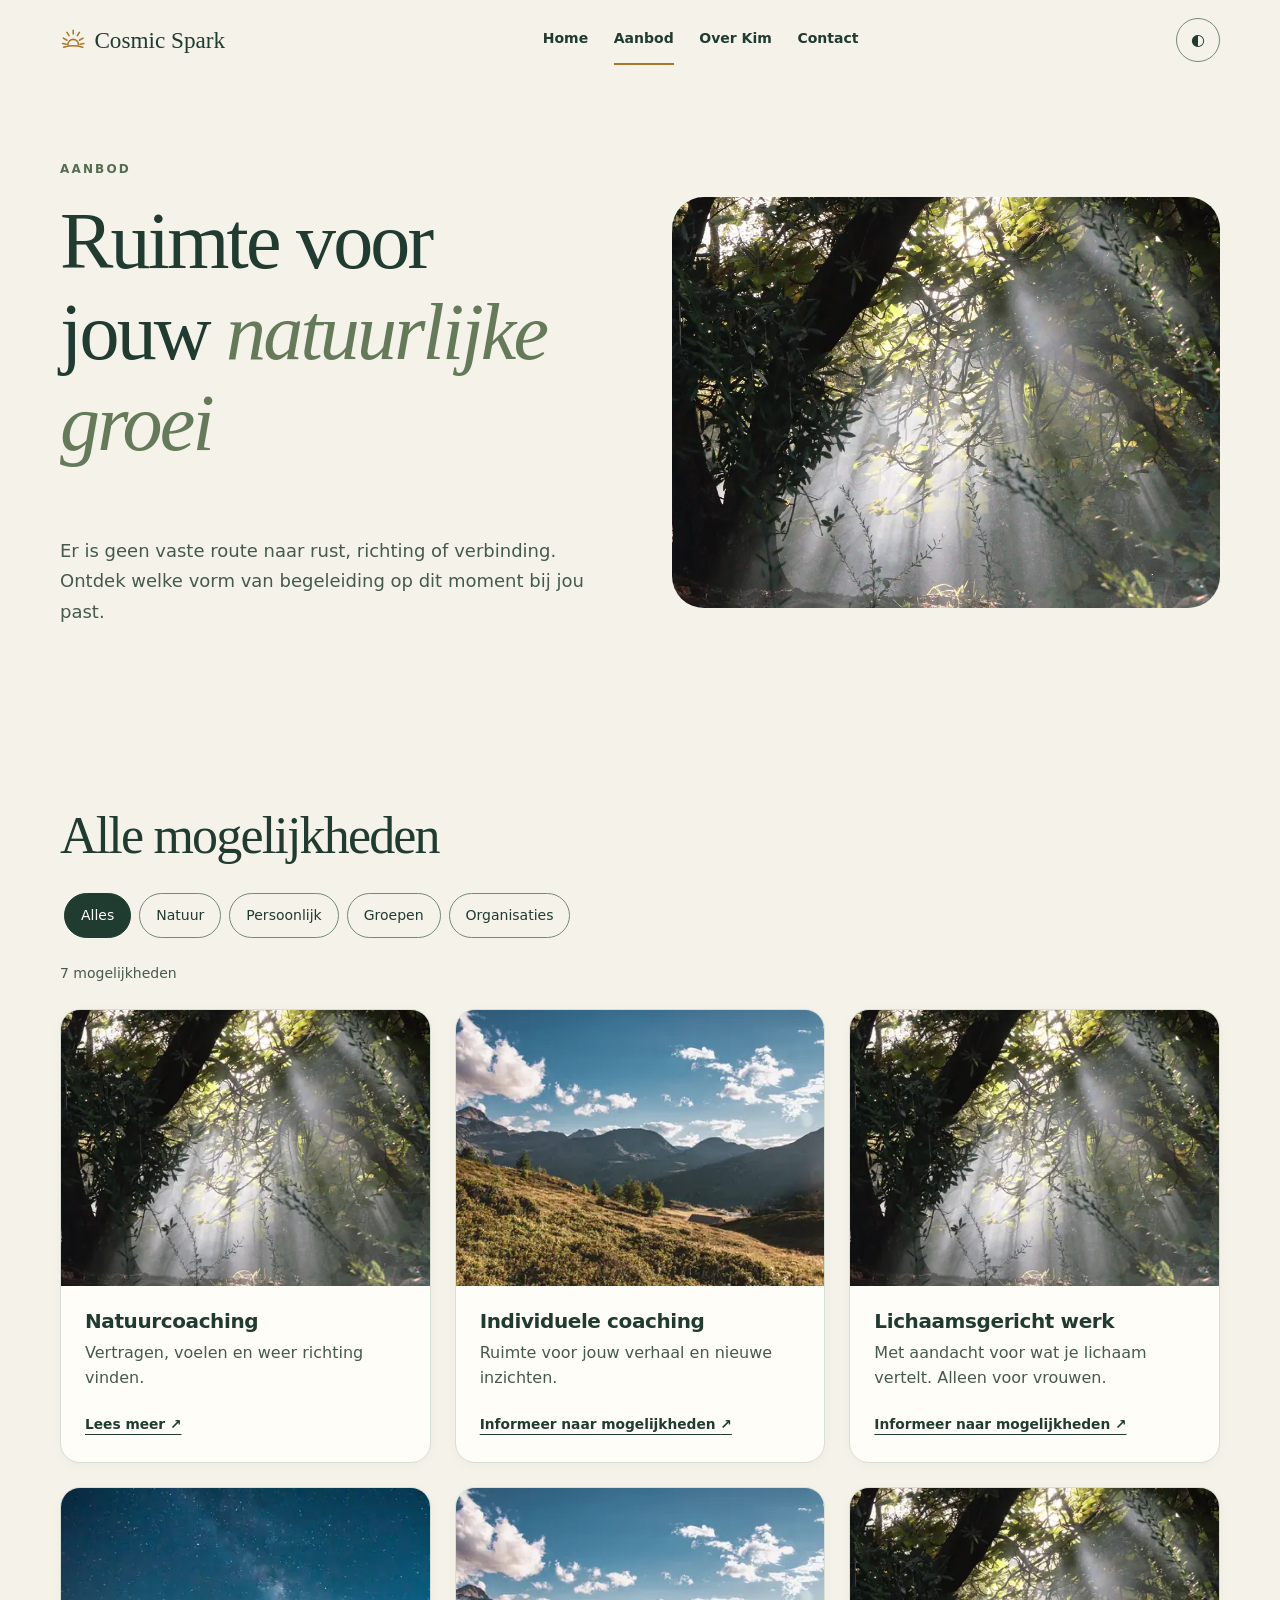
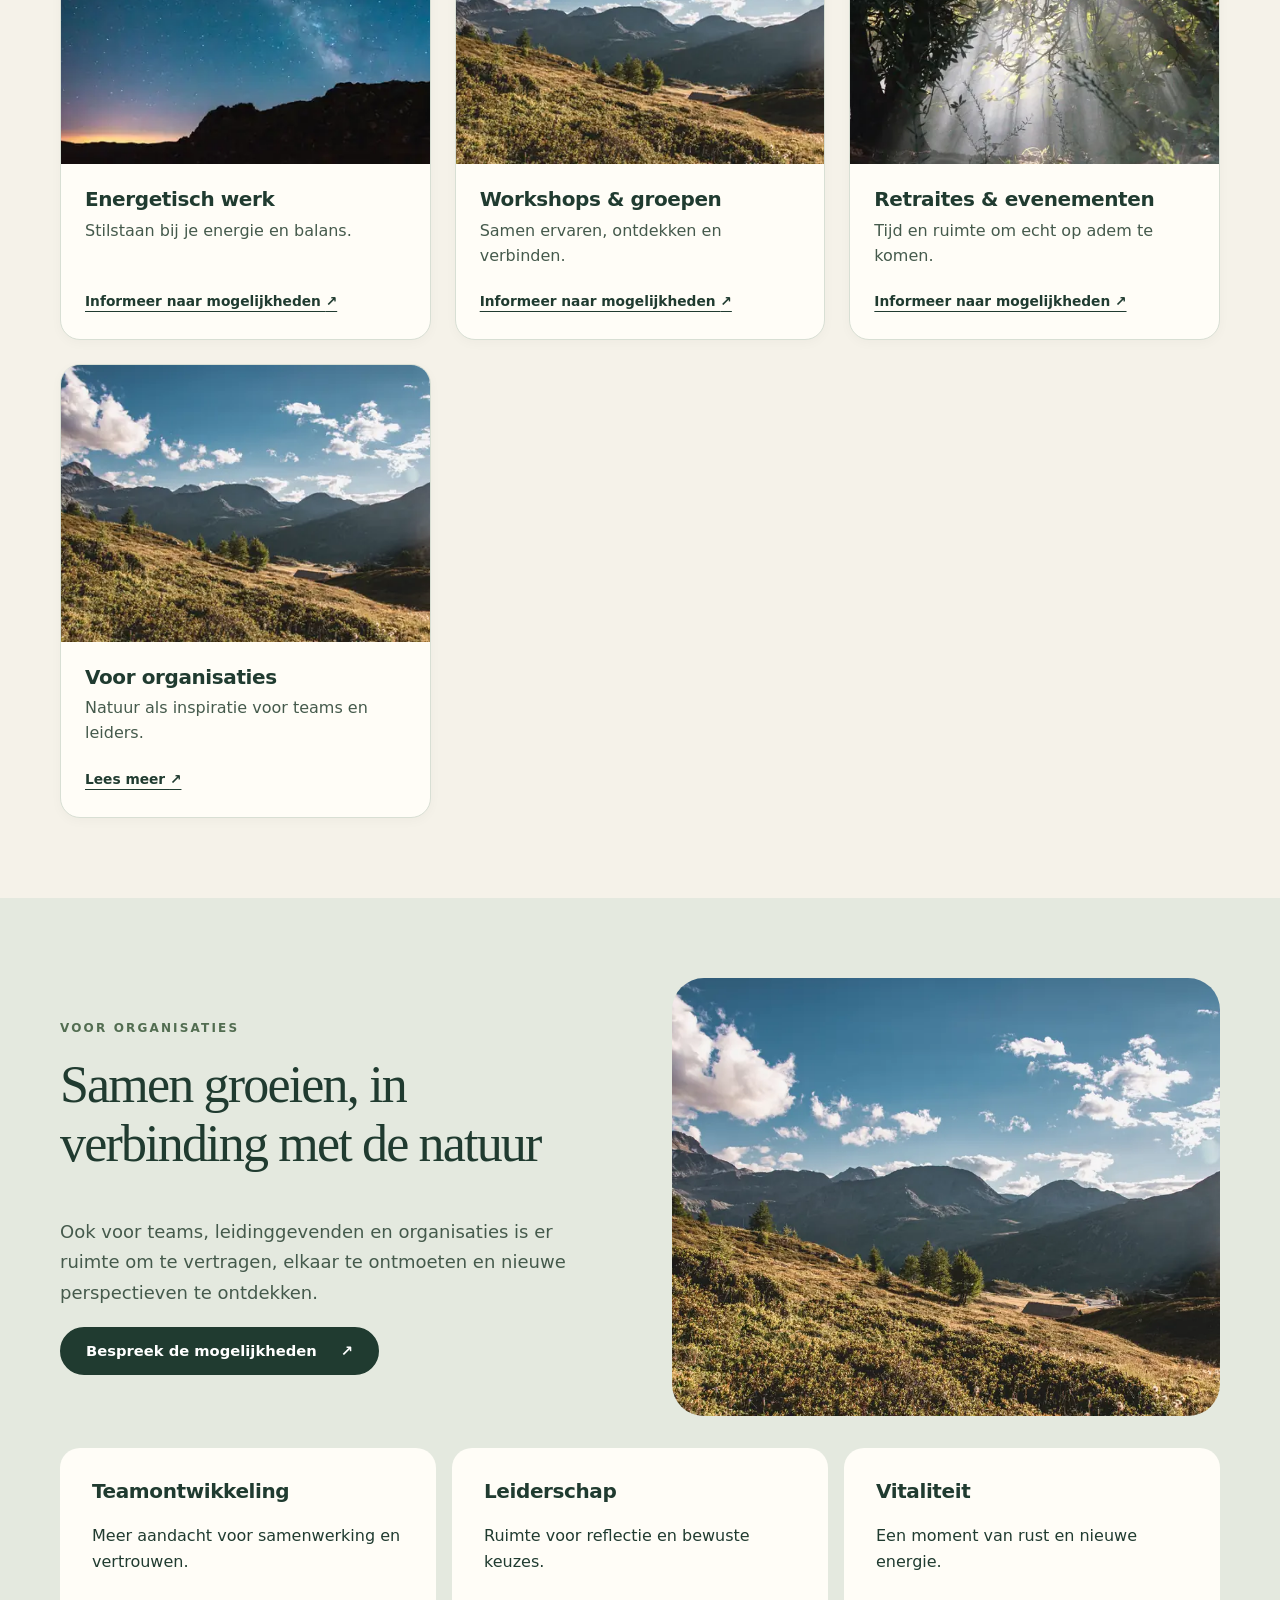
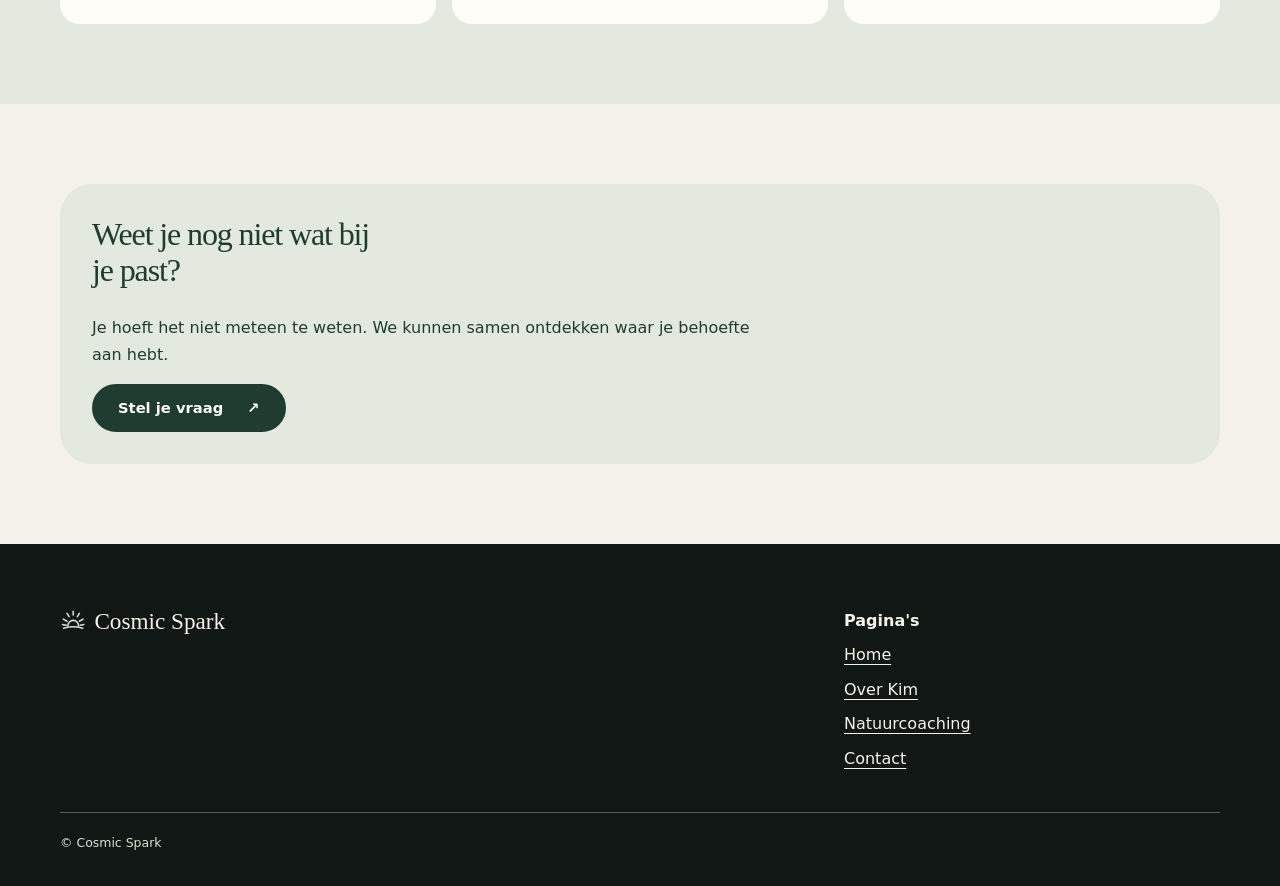
==== aanbod.html @ 787d9ac8 "Opruimen: ongebruikte bestanden, CSS-regels en tokens verwijderd - cosmic-spark-favicon.svg (dubbel)" ====
<!doctype html>
<html lang="nl">
 <head>
  <meta charset="utf-8"/>
  <meta content="width=device-width,initial-scale=1,viewport-fit=cover" name="viewport"/>
  <meta content="Bekijk het aanbod van Cosmic Spark: natuurcoaching, individuele begeleiding, lichaamsgericht werk en activiteiten voor groepen en organisaties." name="description"/>
  <meta content="light dark" name="color-scheme"/>
  <title>
   Aanbod | Cosmic Spark
  </title>
  <link href="favicon.svg?v=2" rel="icon" type="image/svg+xml"/>
  <link href="favicon.ico?v=2" rel="alternate icon" sizes="any"/>
  <script>
    /* Gekozen thema toepassen vóór de eerste weergave, zodat het donkere thema niet licht knippert. */
    try { var t = localStorage.getItem('cosmic-theme'); if (t === 'dark' || t === 'light') document.documentElement.dataset.theme = t; } catch (e) {}
  </script>
  <link href="design-tokens.css?v=12" rel="stylesheet"/>
  <link href="style.css?v=15" rel="stylesheet"/>
 </head>
 <body class="page-aanbod">
  <a class="skip" href="#inhoud">
   Ga naar inhoud
  </a>
  <header class="site-header">
   <div class="shell header-inner">
    <a aria-label="Cosmic Spark - home" class="brand" href="index.html">
     <span aria-hidden="true" class="spark">
      <svg class="sun-icon" viewBox="0 0 64 64" focusable="false"><g fill="none" stroke="currentColor" stroke-width="3.8" stroke-linecap="round" stroke-linejoin="round"><path d="M19 43a13 13 0 0 1 26 0"/><path d="M9 49 Q32 42 55 49"/><path d="M32 8v9 M17 13l5 8 M47 13l-5 8 M8 27l9 5 M56 27l-9 5 M6 40l9 2 M58 40l-9 2"/></g></svg>
     </span>
     Cosmic Spark
    </a>
    <nav aria-label="Hoofdnavigatie" class="desktop-nav">
     <a href="index.html">
      Home
     </a>
     <a aria-current="page" href="aanbod.html">
      Aanbod
     </a>
     <a href="over-kim.html">
      Over Kim
     </a>
     <a href="contact.html">
      Contact
     </a>
    </nav>
    <div class="header-actions">
     <button aria-label="Donkere modus" hidden="" aria-pressed="false" class="theme-toggle" title="Wissel tussen licht en donker thema" type="button">
      ◐
     </button>
    </div>
   </div>
  </header>
  <main id="inhoud">
   <section class="section shell page-intro">
    <div>
     <p class="eyebrow">
      Aanbod
     </p>
     <h1>
      Ruimte voor jouw
      <em>
       natuurlijke groei
      </em>
     </h1>
     <p class="lead">
      Er is geen vaste route naar rust, richting of verbinding. Ontdek welke vorm van begeleiding op dit moment bij jou past.
     </p>
    </div>
    <div class="intro-photo">
     <img alt="Licht tussen bomen in een groen bos" fetchpriority="high" loading="eager" decoding="async" width="960" height="1440" src="assets/boslicht-960.webp" srcset="assets/boslicht-480.webp 480w, assets/boslicht-960.webp 960w, assets/boslicht-1600.webp 1600w" sizes="(min-width: 1224px) 548px, (min-width: 700px) 46vw, 100vw"/>
    </div>
   </section>
   <section aria-labelledby="aanbod-list-title" class="section shell offer-section">
    <h2 id="aanbod-list-title">
     Alle mogelijkheden
    </h2>
    <div aria-label="Filter aanbod" class="filter-bar" hidden="" role="group">
     <button aria-pressed="true" class="filter is-active" data-filter="alles" type="button">
      Alles
     </button>
     <button aria-pressed="false" class="filter" data-filter="natuur" type="button">
      Natuur
     </button>
     <button aria-pressed="false" class="filter" data-filter="persoonlijk" type="button">
      Persoonlijk
     </button>
     <button aria-pressed="false" class="filter" data-filter="groepen" type="button">
      Groepen
     </button>
     <button aria-pressed="false" class="filter" data-filter="organisaties" type="button">
      Organisaties
     </button>
    </div>
    <p aria-live="polite" class="results-status">
     7 mogelijkheden
    </p>
    <div class="service-grid" id="aanbod-kaarten">
     <article class="service-card" data-category="natuur">
      <a aria-label="Bekijk Natuurcoaching" class="service-image" href="natuurcoaching.html">
       <img alt="" loading="lazy" decoding="async" width="960" height="1440" src="assets/boslicht-960.webp" srcset="assets/boslicht-480.webp 480w, assets/boslicht-960.webp 960w, assets/boslicht-1600.webp 1600w" sizes="(min-width: 1100px) 360px, (min-width: 700px) 30vw, (min-width: 421px) 46vw, 100vw"/>
      </a>
      <div class="service-content">
       <h3>
        Natuurcoaching
       </h3>
       <p>
        Vertragen, voelen en weer richting vinden.
       </p>
       <a class="text-link" href="natuurcoaching.html">
        Lees meer
        <span aria-hidden="true">
         &nearrow;
        </span>
       </a>
      </div>
     </article>
     <article class="service-card" data-category="persoonlijk">
      <a aria-label="Informeer naar Individuele coaching" class="service-image" href="contact.html">
       <img alt="" loading="lazy" decoding="async" width="960" height="640" src="assets/berg-en-ruimte-960.webp" srcset="assets/berg-en-ruimte-480.webp 480w, assets/berg-en-ruimte-960.webp 960w, assets/berg-en-ruimte-1600.webp 1600w" sizes="(min-width: 1100px) 360px, (min-width: 700px) 30vw, (min-width: 421px) 46vw, 100vw"/>
      </a>
      <div class="service-content">
       <h3>
        Individuele coaching
       </h3>
       <p>
        Ruimte voor jouw verhaal en nieuwe inzichten.
       </p>
       <a class="text-link" href="contact.html">
        Informeer naar mogelijkheden
        <span aria-hidden="true">
         &nearrow;
        </span>
       </a>
      </div>
     </article>
     <article class="service-card" data-category="persoonlijk">
      <a aria-label="Informeer naar Lichaamsgericht werk" class="service-image" href="contact.html">
       <img alt="" loading="lazy" decoding="async" width="960" height="1440" src="assets/boslicht-960.webp" srcset="assets/boslicht-480.webp 480w, assets/boslicht-960.webp 960w, assets/boslicht-1600.webp 1600w" sizes="(min-width: 1100px) 360px, (min-width: 700px) 30vw, (min-width: 421px) 46vw, 100vw"/>
      </a>
      <div class="service-content">
       <h3>
        Lichaamsgericht werk
       </h3>
       <p>
        Met aandacht voor wat je lichaam vertelt. Alleen voor vrouwen.
       </p>
       <a class="text-link" href="contact.html">
        Informeer naar mogelijkheden
        <span aria-hidden="true">
         &nearrow;
        </span>
       </a>
      </div>
     </article>
     <article class="service-card" data-category="persoonlijk">
      <a aria-label="Informeer naar Energetisch werk" class="service-image" href="contact.html">
       <img alt="" loading="lazy" decoding="async" width="960" height="640" src="assets/kosmische-nacht-960.webp" srcset="assets/kosmische-nacht-480.webp 480w, assets/kosmische-nacht-960.webp 960w, assets/kosmische-nacht-1600.webp 1600w" sizes="(min-width: 1100px) 360px, (min-width: 700px) 30vw, (min-width: 421px) 46vw, 100vw"/>
      </a>
      <div class="service-content">
       <h3>
        Energetisch werk
       </h3>
       <p>
        Stilstaan bij je energie en balans.
       </p>
       <a class="text-link" href="contact.html">
        Informeer naar mogelijkheden
        <span aria-hidden="true">
         &nearrow;
        </span>
       </a>
      </div>
     </article>
     <article class="service-card" data-category="groepen">
      <a aria-label="Informeer naar Workshops &amp; groepen" class="service-image" href="contact.html">
       <img alt="" loading="lazy" decoding="async" width="960" height="640" src="assets/berg-en-ruimte-960.webp" srcset="assets/berg-en-ruimte-480.webp 480w, assets/berg-en-ruimte-960.webp 960w, assets/berg-en-ruimte-1600.webp 1600w" sizes="(min-width: 1100px) 360px, (min-width: 700px) 30vw, (min-width: 421px) 46vw, 100vw"/>
      </a>
      <div class="service-content">
       <h3>
        Workshops &amp; groepen
       </h3>
       <p>
        Samen ervaren, ontdekken en verbinden.
       </p>
       <a class="text-link" href="contact.html">
        Informeer naar mogelijkheden
        <span aria-hidden="true">
         &nearrow;
        </span>
       </a>
      </div>
     </article>
     <article class="service-card" data-category="groepen">
      <a aria-label="Informeer naar Retraites &amp; evenementen" class="service-image" href="contact.html">
       <img alt="" loading="lazy" decoding="async" width="960" height="1440" src="assets/boslicht-960.webp" srcset="assets/boslicht-480.webp 480w, assets/boslicht-960.webp 960w, assets/boslicht-1600.webp 1600w" sizes="(min-width: 1100px) 360px, (min-width: 700px) 30vw, (min-width: 421px) 46vw, 100vw"/>
      </a>
      <div class="service-content">
       <h3>
        Retraites &amp; evenementen
       </h3>
       <p>
        Tijd en ruimte om echt op adem te komen.
       </p>
       <a class="text-link" href="contact.html">
        Informeer naar mogelijkheden
        <span aria-hidden="true">
         &nearrow;
        </span>
       </a>
      </div>
     </article>
     <article class="service-card" data-category="organisaties">
      <a aria-label="Bekijk Voor organisaties" class="service-image" href="aanbod.html#voor-organisaties">
       <img alt="" loading="lazy" decoding="async" width="960" height="640" src="assets/berg-en-ruimte-960.webp" srcset="assets/berg-en-ruimte-480.webp 480w, assets/berg-en-ruimte-960.webp 960w, assets/berg-en-ruimte-1600.webp 1600w" sizes="(min-width: 1100px) 360px, (min-width: 700px) 30vw, (min-width: 421px) 46vw, 100vw"/>
      </a>
      <div class="service-content">
       <h3>
        Voor organisaties
       </h3>
       <p>
        Natuur als inspiratie voor teams en leiders.
       </p>
       <a class="text-link" href="aanbod.html#voor-organisaties">
        Lees meer
        <span aria-hidden="true">
         &nearrow;
        </span>
       </a>
      </div>
     </article>
    </div>
   </section>
   <section aria-labelledby="org-title" class="section section-sage" id="voor-organisaties">
    <div class="shell">
     <div class="org-hero">
      <div>
       <p class="eyebrow">
        Voor organisaties
       </p>
       <h2 id="org-title">
        Samen groeien, in verbinding met de natuur
       </h2>
       <p class="lead">
        Ook voor teams, leidinggevenden en organisaties is er ruimte om te vertragen, elkaar te ontmoeten en nieuwe perspectieven te ontdekken.
       </p>
       <a class="button" href="contact.html?dienst=Organisaties">
        Bespreek de mogelijkheden
        <span aria-hidden="true">
         &nearrow;
        </span>
       </a>
      </div>
      <div class="org-image">
       <img alt="Natuurlijk landschap met ruimte en rust" loading="lazy" decoding="async" width="960" height="640" src="assets/berg-en-ruimte-960.webp" srcset="assets/berg-en-ruimte-480.webp 480w, assets/berg-en-ruimte-960.webp 960w, assets/berg-en-ruimte-1600.webp 1600w" sizes="(min-width: 1224px) 548px, (min-width: 700px) 46vw, 100vw"/>
      </div>
     </div>
     <div class="org-grid">
      <article>
       <h3>
        Teamontwikkeling
       </h3>
       <p>
        Meer aandacht voor samenwerking en vertrouwen.
       </p>
      </article>
      <article>
       <h3>
        Leiderschap
       </h3>
       <p>
        Ruimte voor reflectie en bewuste keuzes.
       </p>
      </article>
      <article>
       <h3>
        Vitaliteit
       </h3>
       <p>
        Een moment van rust en nieuwe energie.
       </p>
      </article>
     </div>
    </div>
   </section>
   <section class="section shell">
    <div class="gentle-banner">
     <h2>
      Weet je nog niet wat bij je past?
     </h2>
     <p>
      Je hoeft het niet meteen te weten. We kunnen samen ontdekken waar je behoefte aan hebt.
     </p>
     <a class="button" href="contact.html">
      Stel je vraag
      <span aria-hidden="true">
       &nearrow;
      </span>
     </a>
    </div>
   </section>
  </main>
  <footer class="site-footer">
   <div class="shell footer-grid">
    <div>
     <a class="brand" href="index.html">
      <span aria-hidden="true" class="spark">
       <svg class="sun-icon" viewBox="0 0 64 64" focusable="false"><g fill="none" stroke="currentColor" stroke-width="3.8" stroke-linecap="round" stroke-linejoin="round"><path d="M19 43a13 13 0 0 1 26 0"/><path d="M9 49 Q32 42 55 49"/><path d="M32 8v9 M17 13l5 8 M47 13l-5 8 M8 27l9 5 M56 27l-9 5 M6 40l9 2 M58 40l-9 2"/></g></svg>
      </span>
      Cosmic Spark
     </a>
    </div>
    <nav aria-label="Paginanavigatie">
     <strong>Pagina's</strong>
     <a href="index.html">Home</a>
     <a href="over-kim.html">Over Kim</a>
     <a href="natuurcoaching.html">Natuurcoaching</a>
     <a href="contact.html">Contact</a>
    </nav>
   </div>
   <div class="shell footer-bottom">
    &copy; Cosmic Spark
   </div>
  </footer>
  <nav aria-label="Hoofdnavigatie mobiel" class="mobile-dock" data-layout="fixed-bottom-four">
   <a aria-label="Home" data-dock="index.html" href="index.html">
    <svg aria-hidden="true" fill="none" stroke="currentColor" stroke-linecap="round" stroke-linejoin="round" stroke-width="1.8" viewbox="0 0 24 24">
     <path d="m3 10 9-7 9 7v10a1 1 0 0 1-1 1h-5v-7H9v7H4a1 1 0 0 1-1-1z">
     </path>
    </svg>
    <span>
     Home
    </span>
   </a>
   <a aria-current="page" aria-label="Aanbod" class="active" data-dock="aanbod.html" href="aanbod.html">
    <svg aria-hidden="true" fill="none" stroke="currentColor" stroke-linecap="round" stroke-linejoin="round" stroke-width="1.8" viewbox="0 0 24 24">
     <path d="M20 4C9 4 4 9 4 16a4 4 0 0 0 4 4c7 0 12-5 12-16Z">
     </path>
     <path d="M4 20c2-5 6-9 12-12">
     </path>
    </svg>
    <span>
     Aanbod
    </span>
   </a>
   <a aria-label="Over Kim" data-dock="over-kim.html" href="over-kim.html">
    <svg aria-hidden="true" fill="none" stroke="currentColor" stroke-linecap="round" stroke-linejoin="round" stroke-width="1.8" viewbox="0 0 24 24">
     <path d="M20.8 4.6a5.5 5.5 0 0 0-7.8 0L12 5.7l-1.1-1.1a5.5 5.5 0 0 0-7.8 7.8L12 21l8.8-8.6a5.5 5.5 0 0 0 0-7.8Z">
     </path>
    </svg>
    <span>
     Over Kim
    </span>
   </a>
   <a aria-label="Contact" data-dock="contact.html" href="contact.html">
    <svg aria-hidden="true" fill="none" stroke="currentColor" stroke-linecap="round" stroke-linejoin="round" stroke-width="1.8" viewbox="0 0 24 24">
     <rect height="14" rx="2" width="18" x="3" y="5">
     </rect>
     <path d="m3 7 9 7 9-7">
     </path>
    </svg>
    <span>
     Contact
    </span>
   </a>
  </nav>
  <script defer="" src="script.js?v=12">
  </script>
 </body>
</html>
---- design-tokens.css ----
/*
 * COSMIC SPARK — DESIGN TOKENS, op basis van de aangeleverde website (v5).
 *
 * Dit bestand bevat de daadwerkelijk gebruikte basiswaarden. Bestaande namen
 * (--forest, --cream, --radius, ...) blijven beschikbaar voor style.css.
 * Wijzig een waarde hier om de bijbehorende onderdelen consistent te wijzigen.
 * Dit is gewone CSS: geen Tailwind, bundler of JavaScript nodig.
 */

:root {
  color-scheme: light;

  /* Merk / kleuren (bestaande site) */
  --forest: #203b30;
  --deep: #111714;
  --sage: #e4e9df;
  --cream: #f5f2e9;
  --gold: #d6b77a;
  --moss: #78866a;

  /* Semantische oppervlakken en tekst */
  --text: #203b30;
  --muted: #455a4c;
  --surface: #fffdf7;
  --border: #c5cfc3;

  /* Afmetingen en ritme — sluiten aan op bestaande website */
  --space-1: 4px;
  --space-2: 8px;
  --space-3: 16px;
  --space-4: 24px;
  --space-5: 32px;
  --space-6: 48px;
  --space-7: 64px;
  --radius-sm: 12px;
  --radius: 20px;
  --radius-lg: 32px;
  --radius-pill: 999px;
  --shadow: 0 14px 40px #10271c12;

  /* Typografie — exact de bestaande fontkeuzes */
  --font-body: system-ui, -apple-system, "Segoe UI", sans-serif;
  --font-heading: Georgia, "Times New Roman", serif;
  --font-size-body: 1rem;
  --line-height-body: 1.65;
  --max-text-width: 66ch;
  --max-shell-width: 1160px;

  /* Interactie — huidige kleurwaarden; controleer op elke ondergrond */
  --focus-ring: #ad7424;
  --action-hover: #345646;
  --brand-spark: #a9772b;
  --text-accent: #647a58;

  /* Mobiele navigatie: bestaande layout met vier vaste items */
  --dock-safe: env(safe-area-inset-bottom, 0px);
  --dock-height: calc(82px + var(--dock-safe));

  /* Bestaande componentkleuren, één centrale plek om alles aan te passen.
   * De namen 'fixed' zijn bewust NIET gekoppeld aan het wisselende thema. */
  --color-white: #fff;
  --color-cream-ink: #f2f0e8;
  --color-olive: #6d7449;
  --color-cream-fixed: #f5f2e9;
  --color-muted-on-deep: #d6e0d4;
  --color-eyebrow: #526d51;
  --color-eyebrow-light: #f5dca9;
  --color-gold-hover: #f0d69d;
  --color-hero-start: #0b1c16e8;
  --color-hero-middle: #0b1c16bb;
  --color-hero-end: #0b1c1660;
  --color-hero-emphasis: #f2d79e;
  --color-card-border: #d8dfd4;
  --color-card-shadow: #14251a08;
  --color-filter-border: #748a78; /* min. 3:1 op cream */
  --color-portrait-start: #d9e3d2;
  --color-portrait-end: #a3b39c;
  --color-values-divider: #b5c5b4;
  --color-steps-divider: #bccabd;
  --color-input-border: #748a78; /* min. 3:1 op surface, wit en cream */
  --color-control-border: #748a78; /* rand themaknop/menuknop, min. 3:1 op cream */
  --color-input-text: #17281c;
  --color-footer-divider: #526459;
  --color-dark-card-border: #607262;
  --color-dark-filter-border: #aab7a8;
  --color-dark-sage-fixed: #293e31;
  --color-surface-fixed: #fffdf7;
  --color-dock-border: #b7c5b8;
  --color-dark-border-fixed: #637866;
  --color-error: #a3261b; /* foutmeldingen, min. 4.5:1 op surface en wit */

}

/* Donker thema: bestaande semantische overrides uit style.css (v5). */
:root[data-theme="dark"] {
  color-scheme: dark;
  --cream: #111714;
  --surface: #203b30;
  --sage: #293e31;
  --text: #f2f0e8;
  --muted: #e0e6da;
  --border: #637866;
  /* Lichtere focusring: #ad7424 haalt op donkere sage/forest geen 3:1. */
  --focus-ring: #d6b77a;
  --color-control-border: #637866;
  --color-error: #ffb4a6; /* min. 4.5:1 op forest */
}
---- style.css ----
/* Cosmic Spark - mobile first, shared styles - v5 */

*{box-sizing:border-box}
html{scroll-behavior:smooth}
body{margin:0;background:var(--cream);color:var(--text);font:400 var(--font-size-body)/var(--line-height-body) var(--font-body);padding-bottom:100px}
img{display:block;width:100%;height:100%;object-fit:cover}
a{color:inherit}
button,input,textarea,select{font:inherit}
button{cursor:pointer}
a,button,input,select,textarea{touch-action:manipulation}
a:focus-visible,button:focus-visible,input:focus-visible,select:focus-visible,textarea:focus-visible{outline:3px solid var(--focus-ring);outline-offset:4px}
h1,h2,h3,p{margin-top:0}
h1,h2,h3{line-height:1.14}
h1,h2{font-family:var(--font-heading);font-weight:400;letter-spacing:-.035em}
h1{font-size:clamp(2.65rem,8vw,5rem);max-width:12ch}
h2{font-size:clamp(2rem,5vw,3.25rem);max-width:19ch}
h3{font-size:1.25rem;letter-spacing:-.02em}
em{font-weight:400;color:var(--text-accent)}
p{max-width:var(--max-text-width)}
.lead{font-size:1.125rem;line-height:1.7;color:var(--muted)}
.shell{width:min(100% - 32px,var(--max-shell-width));margin-inline:auto}
.section{padding-block:64px}
.section-sage{background:var(--sage)}
.eyebrow{text-transform:uppercase;font-size:.75rem;font-weight:750;letter-spacing:.18em;color:var(--color-eyebrow);margin-bottom:16px}
.eyebrow.light{color:var(--color-eyebrow-light)}
.skip{position:absolute;top:-100px;left:16px;background:var(--color-white);padding:12px;z-index:100}
.skip:focus{top:12px}
.site-header{position:relative;z-index:20;background:var(--cream)}
.header-inner{display:flex;align-items:center;justify-content:space-between;min-height:80px;gap:16px}
.brand{display:inline-flex;align-items:center;gap:8px;text-decoration:none;font:400 1.45rem var(--font-heading);white-space:nowrap}
.spark{color:var(--brand-spark);font-size:1.65rem}
.desktop-nav{display:none}
.header-actions{display:flex;align-items:center;gap:8px}
.theme-toggle{background:transparent;border:1px solid var(--color-control-border);border-radius:999px;min-width:44px;min-height:44px;padding:8px 12px;color:var(--text)}
.button{display:inline-flex;align-items:center;justify-content:space-between;gap:24px;min-height:48px;padding:12px 24px;background:var(--forest);border:2px solid var(--forest);color:var(--color-white);border-radius:999px;text-decoration:none;font-weight:700;font-size:.92rem;line-height:1.3;max-width:100%}
.button:hover{background:var(--action-hover)}
.button-gold{background:var(--gold);color:var(--deep);border-color:var(--gold)}
.button-gold:hover{background:var(--color-gold-hover)}
.button-outline{background:transparent;color:var(--forest)}
.button-outline:hover{background:var(--sage)}
.text-link{font-weight:750;text-underline-offset:5px;text-decoration-thickness:1px}
.home-hero{position:relative;min-height:660px;display:flex;align-items:center;isolation:isolate;background:var(--deep);overflow:hidden}
.hero-photo{position:absolute;inset:0;z-index:-2;background:linear-gradient(90deg,var(--color-hero-start) 0%,var(--color-hero-middle) 55%,var(--color-hero-end) 100%),url("assets/boslicht-960.webp") center/cover}
@media (min-width:700px){.hero-photo{background-image:linear-gradient(90deg,var(--color-hero-start) 0%,var(--color-hero-middle) 55%,var(--color-hero-end) 100%),url("assets/boslicht-breed-1280.webp");background-image:linear-gradient(90deg,var(--color-hero-start) 0%,var(--color-hero-middle) 55%,var(--color-hero-end) 100%),image-set(url("assets/boslicht-breed-1280.webp") 1x,url("assets/boslicht-breed-1920.webp") 2x)}}
.home-hero-inner{padding-block:96px 128px;color:var(--color-white)}
.home-hero h1{color:var(--color-white);max-width:13ch}
.home-hero h1 em{color:var(--color-hero-emphasis)}
.home-hero p:not(.eyebrow){font-size:1.125rem;max-width:37ch;color:var(--color-white)}
.hero-curve{position:absolute;bottom:-1px;left:-5%;width:110%;height:58px;background:var(--cream);border-radius:55% 55% 0 0}
.intro-grid,.feature-grid,.split-section,.values-grid,.org-hero,.about-hero,.contact-layout,.detail-hero,.page-intro{display:grid;gap:32px;align-items:center}
.section-heading{display:flex;flex-wrap:wrap;justify-content:space-between;align-items:end;gap:16px;margin-bottom:32px}
.service-grid{display:grid;grid-template-columns:repeat(2,minmax(0,1fr));gap:16px}
.service-card{display:flex;flex-direction:column;min-width:0;background:var(--surface);border:1px solid var(--color-card-border);border-radius:var(--radius);overflow:hidden;box-shadow:0 3px 12px var(--color-card-shadow)}
.service-image{display:block;height:150px;overflow:hidden}
.service-image img{transition:transform .3s}
.service-image:hover img{transform:scale(1.045)}
.service-content{display:flex;flex:1;flex-direction:column;gap:8px;padding:16px}
.service-content h3{font-size:1.08rem;margin:0}
.service-content p{font-size:.88rem;line-height:1.55;color:var(--muted);margin:0 0 12px}
.service-content .text-link{margin-top:auto;font-size:.86rem}
.feature-photo,.intro-photo,.detail-image,.org-image,.contact-photo{overflow:hidden;border-radius:var(--radius-lg);height:320px}
.feature-copy p:not(.eyebrow){color:var(--muted)}
.closing{padding:80px 0;background:var(--forest);color:var(--color-white);text-align:center}
.closing h2,.closing p{margin-inline:auto}
.closing .eyebrow{padding-left:.18em} /* compenseert de letter-spacing na de laatste letter */
.closing .button{margin-top:16px}
.page-intro{padding-bottom:32px}
.page-intro h1{max-width:13ch}
.intro-photo{height:260px}
.filter-bar{display:flex;gap:8px;overflow-x:auto;padding:4px 4px 12px;scrollbar-width:thin}
.filter{white-space:nowrap;border:1px solid var(--color-filter-border);color:var(--forest);background:transparent;padding:10px 16px;min-height:44px;border-radius:999px;font-size:.875rem}
.filter.is-active{background:var(--forest);border-color:var(--forest);color:var(--color-white)}
.results-status{font-size:.875rem;color:var(--muted);margin:12px 0 24px}
.offer-section{padding-top:0}
.offer-section>h2{margin-bottom:24px}
.service-card[hidden],.filter-bar[hidden]{display:none}
.gentle-banner{background:var(--sage);border-radius:var(--radius-lg);padding:32px}
.gentle-banner h2{font-size:2rem}
.about-portrait{min-height:400px;border-radius:var(--radius-lg);background:linear-gradient(145deg,var(--color-portrait-start),var(--color-portrait-end));display:grid;place-items:center;overflow:hidden;padding:24px}
.about-copy p:not(.eyebrow){max-width:52ch}
.value-list article{display:flex;gap:16px;padding:24px 0;border-bottom:1px solid var(--color-values-divider)}
.value-list h3{margin-bottom:8px}
.value-list p{margin:0}
.value-icon{font-size:1.75rem;color:var(--color-olive)}
.compact-cta{text-align:center}
.compact-cta h2{margin-inline:auto}
.back-link{display:inline-block;margin-bottom:32px;font-weight:650}
.detail-image{height:430px}
.steps>div{display:flex;gap:24px;border-bottom:1px solid var(--color-steps-divider);padding:20px 0}
.steps span{color:var(--color-olive);font-family:Georgia,serif;font-size:1.7rem}
.steps h3{margin-bottom:8px}
.org-image{height:380px}
.org-grid{display:grid;gap:16px;margin-top:var(--space-5)}
.org-grid article{padding:32px;border-radius:var(--radius);background:var(--surface)}
.contact-layout{align-items:start}
.contact-photo{height:260px;margin-top:32px}
.contact-note{display:flex;gap:16px;background:var(--sage);border-radius:var(--radius);padding:24px;margin-top:24px}
.contact-note span{font-size:1.5rem}
.contact-note p{margin:0}
.form-panel{padding:24px;background:var(--surface);border:1px solid var(--border);border-radius:var(--radius-lg);box-shadow:var(--shadow)}
.form-panel h2{font-size:2rem}
.form-panel>p{color:var(--muted)}
.field{display:grid;gap:8px;margin-bottom:20px}
.field label{font-weight:700;font-size:.9rem}
.field input,.field select,.field textarea{width:100%;min-height:48px;border:1px solid var(--color-input-border);border-radius:12px;padding:12px 16px;background:var(--color-white);color:var(--color-input-text)}
.field select{appearance:none;padding-right:40px;background-image:none}
.select-control{position:relative;color:var(--color-input-text)}
.select-control::after{content:"";position:absolute;top:50%;right:16px;width:8px;height:8px;border-right:1.5px solid currentColor;border-bottom:1.5px solid currentColor;transform:translateY(-65%) rotate(45deg);pointer-events:none}
.field textarea{resize:vertical;min-height:150px}
.optional{font-weight:400;color:var(--muted)}
.form-hint{font-size:.8rem;color:var(--muted)}
.form-status{font-weight:650}
.form-status:empty{display:none}
.form-status[data-state=success]::before{content:"✓ "}
.form-status[data-state=error]::before{content:"! "}
.botcheck{display:none}
.thanks-actions{display:flex;flex-wrap:wrap;gap:16px}
.button:disabled{opacity:.7;cursor:progress}
.site-footer{background:var(--deep);color:var(--color-cream-fixed);padding:64px 0 32px}
.footer-grid{display:grid;gap:32px}
.footer-grid>div,.footer-grid>nav{display:flex;flex-direction:column;align-items:flex-start;gap:8px}
.footer-grid .spark{color:var(--color-muted-on-deep)}
.footer-grid a:not(.brand){text-underline-offset:4px}
.footer-bottom{border-top:1px solid var(--color-footer-divider);margin-top:40px;padding-top:20px;font-size:.78rem;color:var(--color-muted-on-deep)}

:root[data-theme=dark] .site-header{background:var(--cream)}
:root[data-theme=dark] .service-card{border-color:var(--color-dark-card-border)}
:root[data-theme=dark] .button{background:var(--gold);border-color:var(--gold);color:var(--deep)}
:root[data-theme=dark] .button:hover{background:var(--color-gold-hover);border-color:var(--color-gold-hover)}
:root[data-theme=dark] .button-outline{background:var(--gold);border-color:var(--gold);color:var(--deep)}
:root[data-theme=dark] .form-panel{background:var(--forest)}
:root[data-theme=dark] .field input,:root[data-theme=dark] .field textarea,:root[data-theme=dark] .field select{background-color:var(--color-cream-fixed);color:var(--forest)}
:root[data-theme=dark] .select-control{color:var(--forest)}
:root[data-theme=dark] .eyebrow{color:var(--gold)}
:root[data-theme=dark] em{color:var(--gold)}
:root[data-theme=dark] .filter{color:var(--color-cream-ink);border-color:var(--color-dark-filter-border)}
:root[data-theme=dark] .filter.is-active{background:var(--gold);color:var(--deep)}
:root[data-theme=dark] .hero-curve{background:var(--cream)}
:root[data-theme=dark] .value-icon,:root[data-theme=dark] .steps span{color:var(--color-eyebrow-light)}
:root[data-theme=dark] .gentle-banner{background:var(--color-dark-sage-fixed)}
@media (min-width:700px){.shell{width:min(100% - 64px,var(--max-shell-width))}.section{padding-block:80px}.service-grid{grid-template-columns:repeat(3,minmax(0,1fr));gap:24px}.service-image{height:190px}.service-content{padding:24px}.intro-grid,.feature-grid,.split-section,.values-grid,.org-hero,.about-hero,.contact-layout,.detail-hero,.page-intro{grid-template-columns:repeat(2,minmax(0,1fr));gap:64px}.feature-grid{align-items:center}.feature-photo{height:460px}.intro-photo{height:400px}.org-grid{grid-template-columns:repeat(3,minmax(0,1fr))}.contact-photo{height:330px}.form-panel{padding:40px}.home-hero{min-height:710px}.home-hero-inner{padding-block:120px 160px}.footer-grid{grid-template-columns:minmax(0,2fr) minmax(0,1fr)}.org-image{height:480px}.detail-image{height:520px}}
@media (min-width:1100px){.service-image{height:220px}.service-content h3{font-size:1.25rem}.service-content p{font-size:1rem}.home-hero h1{font-size:5.5rem}}
@media (max-width:420px){.service-grid{grid-template-columns:1fr}.service-image{height:210px}.service-content{padding:20px}.service-content h3{font-size:1.25rem}.service-content p{font-size:1rem}.brand{font-size:1.25rem}.home-hero{min-height:630px}}
@media (prefers-reduced-motion:reduce){html{scroll-behavior:auto}*,*:before,*:after{animation-duration:.01ms!important;transition-duration:.01ms!important}}

/* ===== Mobile-first navigation: four equal-width items ===== */

html { overflow-x: clip; scroll-padding-bottom: var(--dock-height); }
body { min-width: 0; max-width: 100%; overflow-x: clip; padding-bottom: calc(var(--dock-height) + 16px); }
main, .shell, .section, .service-grid, .service-card, .service-content { min-width: 0; }
.desktop-nav { display: none; }
.site-header .header-inner { min-width: 0; }
.mobile-dock {
  position: fixed;
  inset: auto 0 0 0;
  z-index: 1000;
  display: grid;
  grid-template-columns: repeat(4, minmax(0, 1fr));
  width: 100%;
  max-width: 100vw;
  min-width: 0;
  margin: 0;
  padding: 6px max(8px, env(safe-area-inset-right, 0px)) calc(8px + var(--dock-safe)) max(8px, env(safe-area-inset-left, 0px));
  gap: 4px;
  box-sizing: border-box;
  background: var(--color-surface-fixed);
  border: 0;
  border-top: 1px solid var(--color-dock-border);
  border-radius: 0;
  box-shadow: 0 -5px 22px rgb(17 23 20 / 15%);
  overflow: hidden;
}
.mobile-dock a {
  min-width: 0;
  max-width: 100%;
  min-height: 64px;
  display: flex;
  flex-direction: column;
  align-items: center;
  justify-content: center;
  gap: 5px;
  padding: 8px 1px;
  color: var(--forest);
  background: transparent;
  border-radius: 12px;
  font-size: 12px;
  line-height: 1.2;
  font-weight: 650;
  text-decoration: none;
  text-align: center;
  overflow: hidden;
}
.mobile-dock a svg { display: block; flex: 0 0 auto; width: 23px; height: 23px; }
.mobile-dock a span { display: block; max-width: 100%; white-space: nowrap; font-size: clamp(10px, 2.9vw, 12px); }
.mobile-dock a[aria-current="page"] { background: var(--forest); color: var(--color-white); }
.mobile-dock a:focus-visible { outline: 3px solid var(--brand-spark); outline-offset: -3px; }
:root[data-theme="dark"] .mobile-dock { background: var(--forest); border-color: var(--color-dark-border-fixed); }
:root[data-theme="dark"] .mobile-dock a { color: var(--color-cream-ink); }
:root[data-theme="dark"] .mobile-dock a[aria-current="page"] { background: var(--gold); color: var(--deep); }
:root[data-theme="dark"] .mobile-dock a:focus-visible { outline-color: var(--gold); }
:root[data-theme="dark"] .mobile-dock a[aria-current="page"]:focus-visible { outline-color: var(--deep); }
.about-portrait { overflow: hidden; border-radius: var(--radius-lg); padding: 0; height: 380px; min-height: 0; }
.about-portrait img { width: 100%; height: 100%; object-fit: cover; object-position: center 38%; }
.service-content .text-link { margin-top: auto; align-self: flex-start; padding-block: 2px; } /* min. 24px tikdoel (WCAG 2.5.8) */
#voor-organisaties { scroll-margin-top: 24px; }
@media (min-width: 700px) {
  .about-portrait { height: 520px; }
}
@media (min-width: 960px) {
  body { padding-bottom: 0; }
  .mobile-dock { display: none; }
  .desktop-nav { display: flex; align-items: center; gap: clamp(12px, 2vw, 28px); }
  .desktop-nav a { text-decoration: none; font-size: .875rem; font-weight: 600; padding: 12px 0; border-bottom: 2px solid transparent; }
  .desktop-nav a[aria-current="page"], .desktop-nav a:hover { border-color: var(--brand-spark); }
}

@supports (aspect-ratio: 1 / 1) {
  .service-image { height: auto; aspect-ratio: 4 / 3; }
  .feature-photo, .intro-photo, .contact-photo {
    height: auto;
    aspect-ratio: 1;
  }
  .detail-image, .org-image, .about-portrait {
    height: auto;
    aspect-ratio: 1;
  }
  .detail-image { aspect-ratio: 4 / 5; }
}

@media (min-width: 700px) {
  @supports (aspect-ratio: 1 / 1) {
    .feature-photo, .intro-photo, .contact-photo, .detail-image {
      aspect-ratio: 4 / 3;
    }
    .org-image { aspect-ratio: 5 / 4; }
  }
}

/* Formuliervalidatie: foutmelding per veld (gevuld door script.js) */
.field-error{margin:0;font-size:.875rem;font-weight:650;color:var(--color-error)}
.field-error:empty{display:none}
.field-error::before{content:"! "}
.field [aria-invalid=true]{border-color:var(--color-error);border-width:2px}

/* Zon-icoon (zelfde vorm als favicon.svg); volgt de tekstkleur via currentColor */
.sun-icon{display:block;width:1em;height:1em;flex:none}
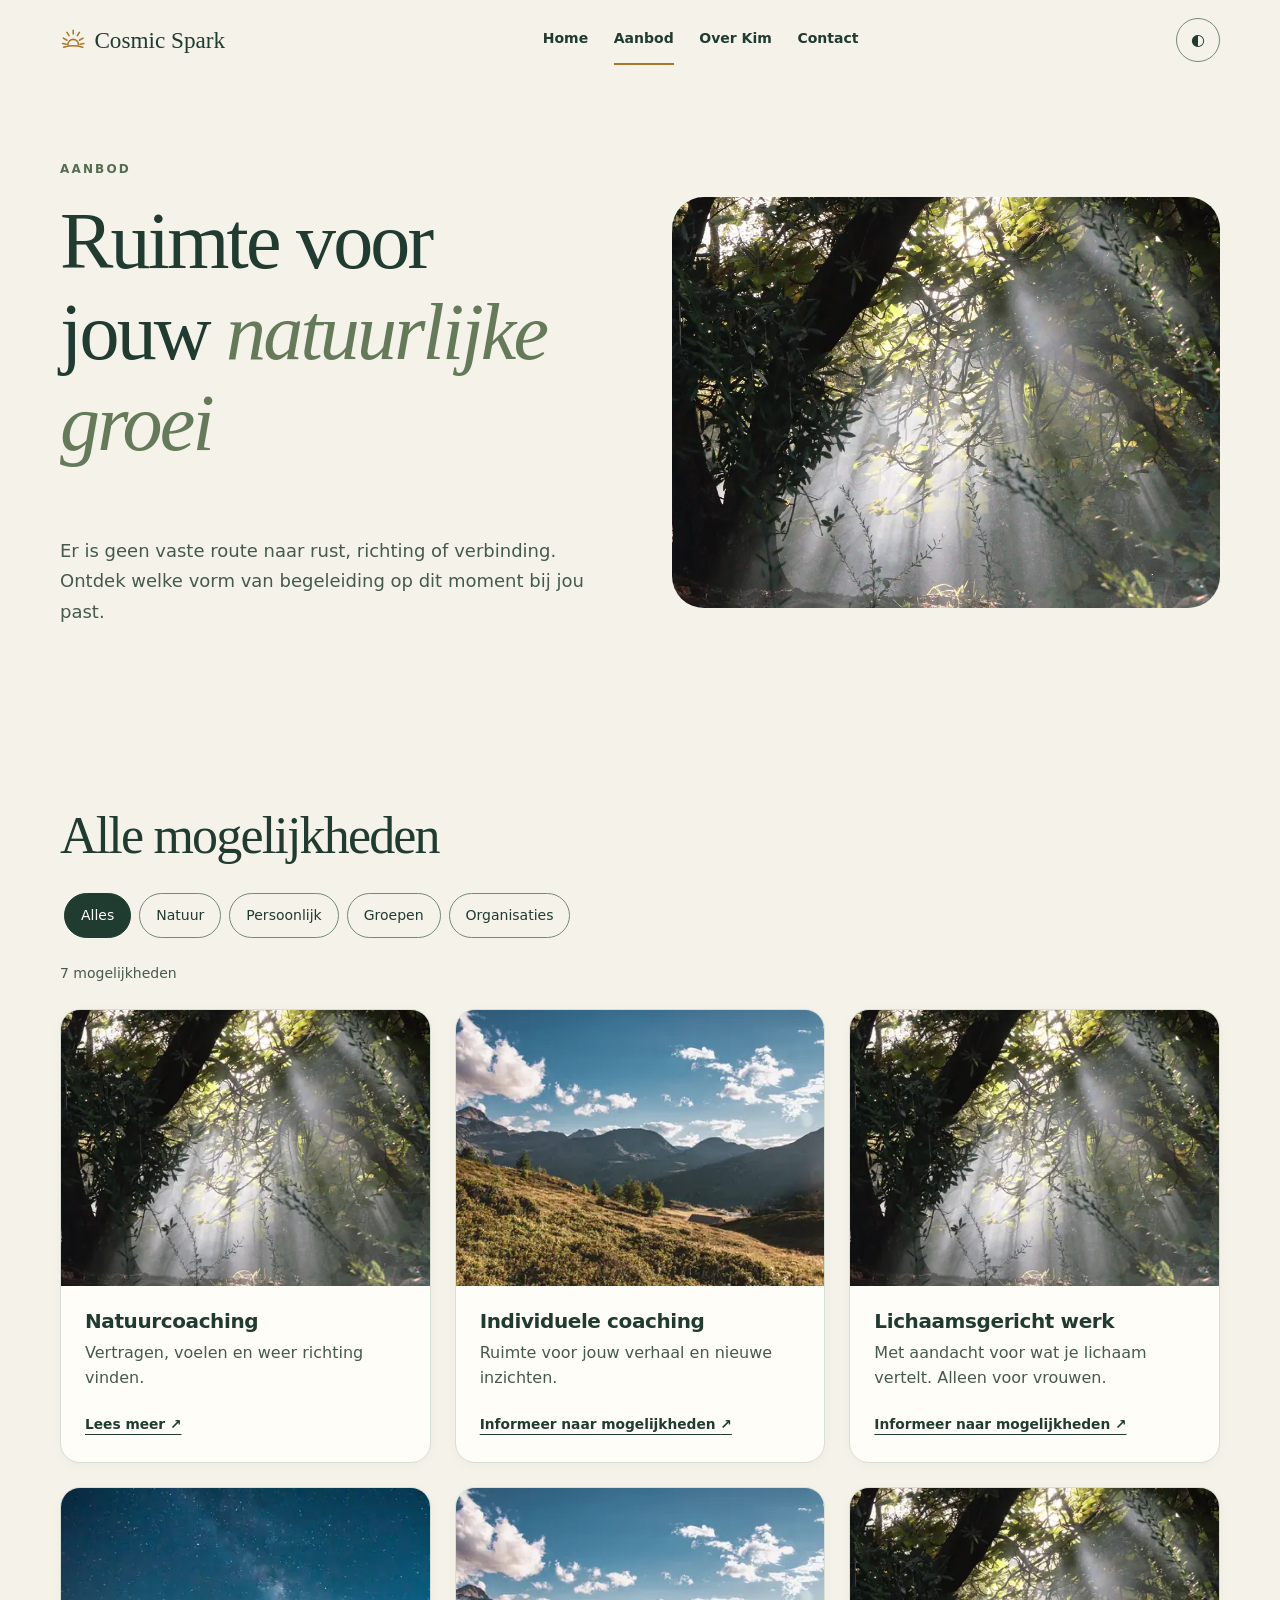
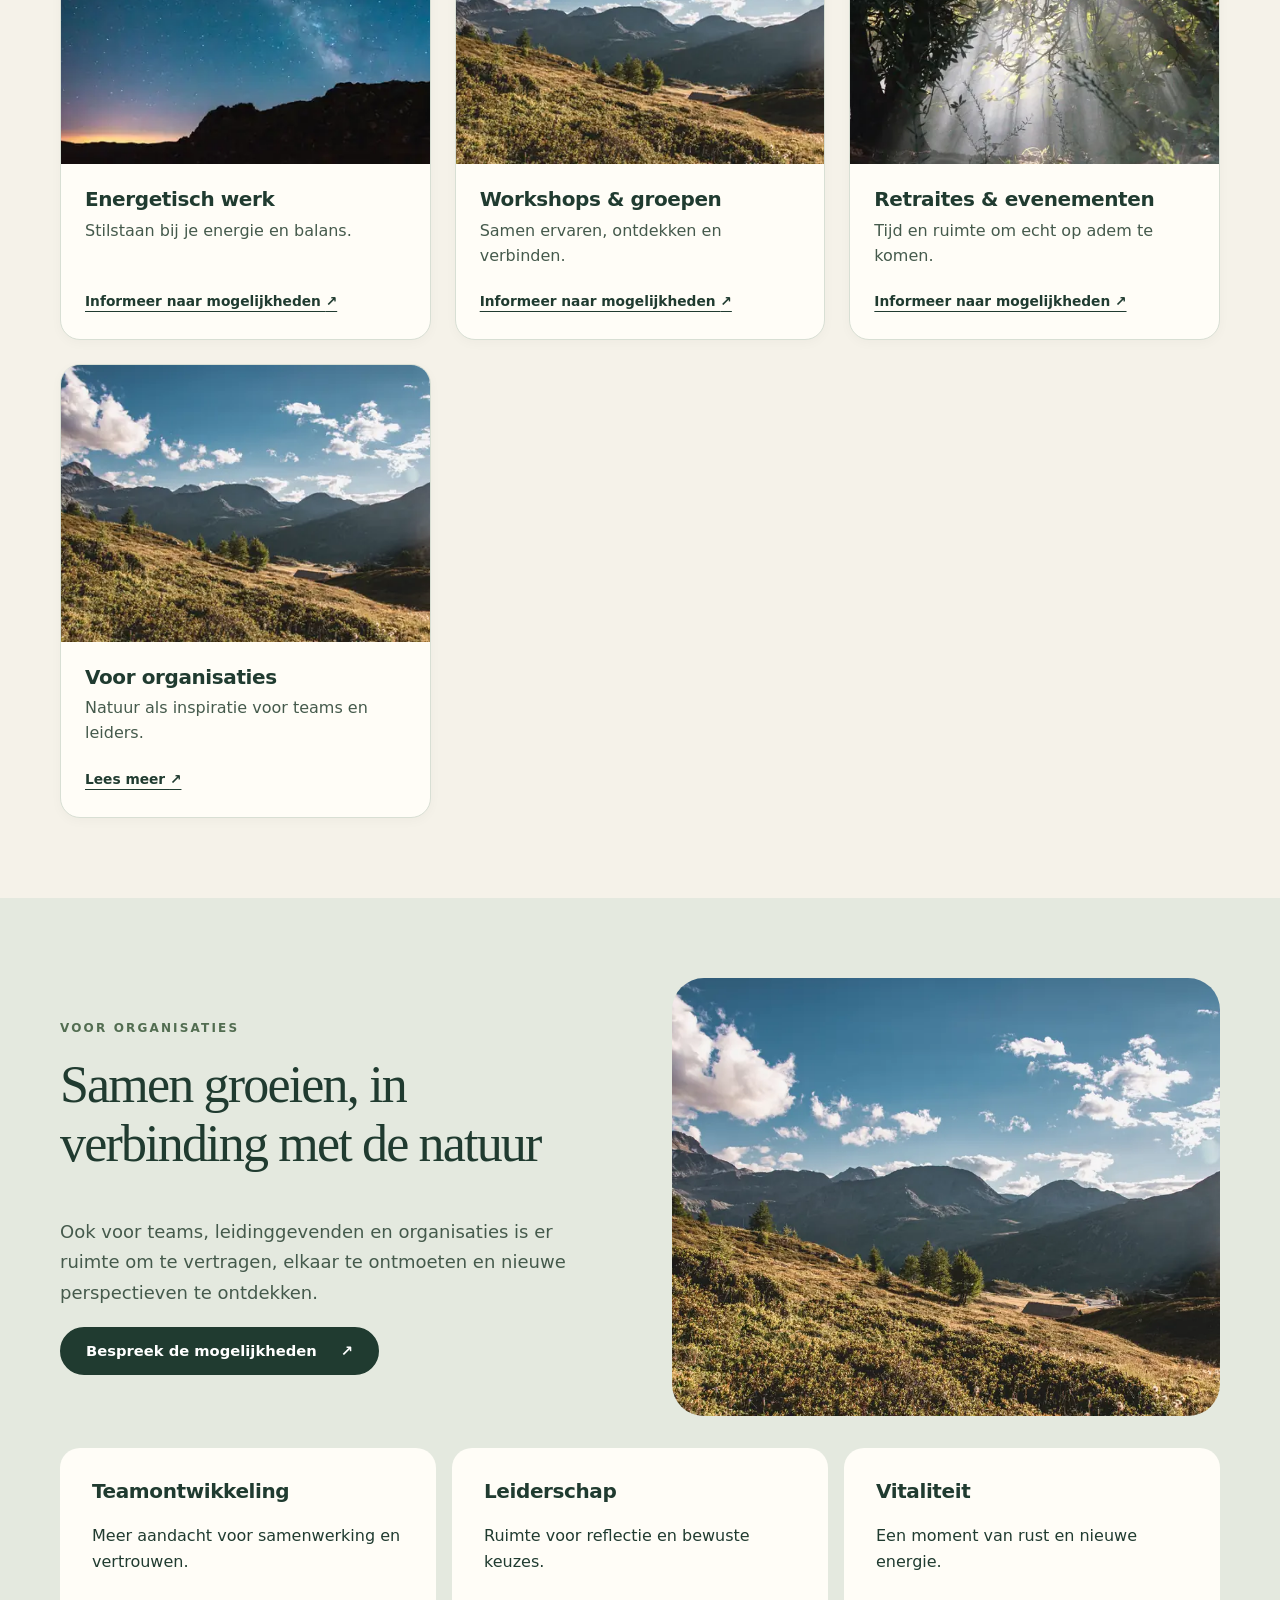
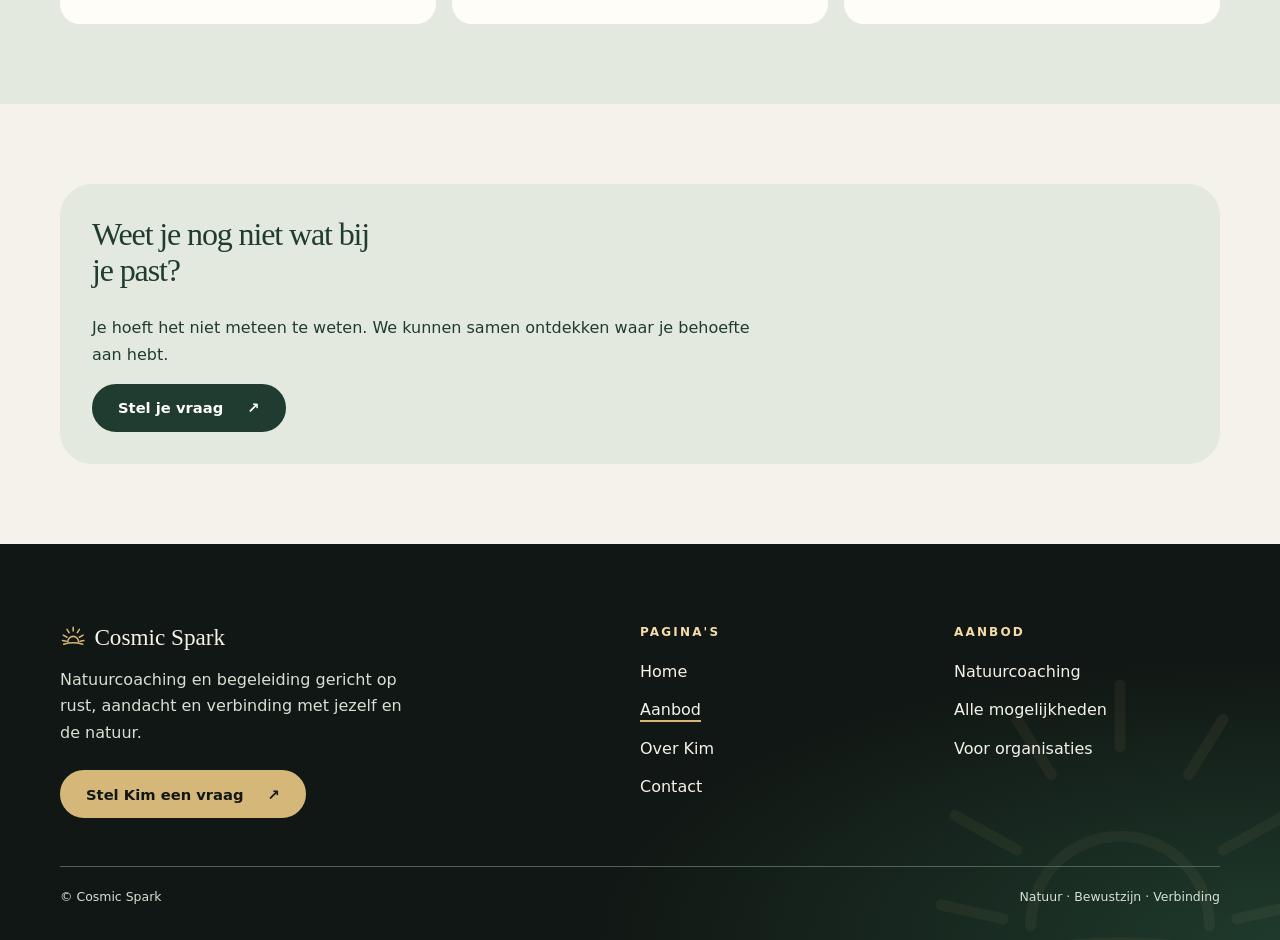
==== commit 3ec7ea8f: "Nieuwe footer: merkblok, twee linkgroepen en onderbalk - Merkblok met logo, korte omschrijving en kn" ====
--- a/aanbod.html
+++ b/aanbod.html
@@ -14,8 +14,8 @@
     /* Gekozen thema toepassen vóór de eerste weergave, zodat het donkere thema niet licht knippert. */
     try { var t = localStorage.getItem('cosmic-theme'); if (t === 'dark' || t === 'light') document.documentElement.dataset.theme = t; } catch (e) {}
   </script>
-  <link href="design-tokens.css?v=12" rel="stylesheet"/>
-  <link href="style.css?v=15" rel="stylesheet"/>
+  <link href="design-tokens.css?v=14" rel="stylesheet"/>
+  <link href="style.css?v=18" rel="stylesheet"/>
  </head>
  <body class="page-aanbod">
   <a class="skip" href="#inhoud">
@@ -300,26 +300,40 @@
    </section>
   </main>
   <footer class="site-footer">
-   <div class="shell footer-grid">
-    <div>
-     <a class="brand" href="index.html">
-      <span aria-hidden="true" class="spark">
-       <svg class="sun-icon" viewBox="0 0 64 64" focusable="false"><g fill="none" stroke="currentColor" stroke-width="3.8" stroke-linecap="round" stroke-linejoin="round"><path d="M19 43a13 13 0 0 1 26 0"/><path d="M9 49 Q32 42 55 49"/><path d="M32 8v9 M17 13l5 8 M47 13l-5 8 M8 27l9 5 M56 27l-9 5 M6 40l9 2 M58 40l-9 2"/></g></svg>
-      </span>
-      Cosmic Spark
-     </a>
-    </div>
-    <nav aria-label="Paginanavigatie">
-     <strong>Pagina's</strong>
-     <a href="index.html">Home</a>
-     <a href="over-kim.html">Over Kim</a>
-     <a href="natuurcoaching.html">Natuurcoaching</a>
-     <a href="contact.html">Contact</a>
-    </nav>
-   </div>
-   <div class="shell footer-bottom">
-    &copy; Cosmic Spark
-   </div>
+    <div class="shell footer-grid">
+      <div class="footer-brand">
+        <a class="brand" href="index.html">
+          <span aria-hidden="true" class="spark"><svg class="sun-icon" viewBox="0 0 64 64" focusable="false"><g fill="none" stroke="currentColor" stroke-width="3.8" stroke-linecap="round" stroke-linejoin="round"><path d="M19 43a13 13 0 0 1 26 0"/><path d="M9 49 Q32 42 55 49"/><path d="M32 8v9 M17 13l5 8 M47 13l-5 8 M8 27l9 5 M56 27l-9 5 M6 40l9 2 M58 40l-9 2"/></g></svg></span>
+          Cosmic Spark
+        </a>
+        <p>Natuurcoaching en begeleiding gericht op rust, aandacht en verbinding met jezelf en de natuur.</p>
+        <a class="button button-gold" href="contact.html">
+          Stel Kim een vraag
+          <span aria-hidden="true">&nearrow;</span>
+        </a>
+      </div>
+      <nav aria-labelledby="footer-paginas" class="footer-nav">
+        <h2 class="footer-heading" id="footer-paginas">Pagina's</h2>
+        <ul>
+        <li><a href="index.html">Home</a></li>
+        <li><a href="aanbod.html" aria-current="page">Aanbod</a></li>
+        <li><a href="over-kim.html">Over Kim</a></li>
+        <li><a href="contact.html">Contact</a></li>
+        </ul>
+      </nav>
+      <nav aria-labelledby="footer-aanbod" class="footer-nav">
+        <h2 class="footer-heading" id="footer-aanbod">Aanbod</h2>
+        <ul>
+        <li><a href="natuurcoaching.html">Natuurcoaching</a></li>
+        <li><a href="aanbod.html#aanbod-kaarten">Alle mogelijkheden</a></li>
+        <li><a href="aanbod.html#voor-organisaties">Voor organisaties</a></li>
+        </ul>
+      </nav>
+    </div>
+    <div class="shell footer-bottom">
+      <small>&copy; Cosmic Spark</small>
+      <small>Natuur &middot; Bewustzijn &middot; Verbinding</small>
+    </div>
   </footer>
   <nav aria-label="Hoofdnavigatie mobiel" class="mobile-dock" data-layout="fixed-bottom-four">
    <a aria-label="Home" data-dock="index.html" href="index.html">
--- a/design-tokens.css
+++ b/design-tokens.css
@@ -81,6 +81,7 @@
   --color-control-border: #748a78; /* rand themaknop/menuknop, min. 3:1 op cream */
   --color-input-text: #17281c;
   --color-footer-divider: #526459;
+  --color-footer-glow: #1f3a2c; /* zachte gloed rechtsonder in de footer */
   --color-dark-card-border: #607262;
   --color-dark-filter-border: #aab7a8;
   --color-dark-sage-fixed: #293e31;
@@ -104,4 +105,8 @@
   --focus-ring: #d6b77a;
   --color-control-border: #637866;
   --color-error: #ffb4a6; /* min. 4.5:1 op forest */
+  /* Kaarten op een groen sectievlak: lichter dan --sage, zodat ze loskomen.
+   * Tekst min. 7:1, goud 4.6:1; rand 3:1 op --sage. */
+  --surface-raised: #34503f;
+  --border-raised: #7a8f7d;
 }
--- a/style.css
+++ b/style.css
@@ -82,7 +82,8 @@
 .value-list article{display:flex;gap:16px;padding:24px 0;border-bottom:1px solid var(--color-values-divider)}
 .value-list h3{margin-bottom:8px}
 .value-list p{margin:0}
-.value-icon{font-size:1.75rem;color:var(--color-olive)}
+.value-icon{flex:none;width:1.2em;text-align:center;line-height:1.2;font-size:1.75rem;color:var(--color-olive)}
+.value-icon .sun-icon{margin-inline:auto}
 .compact-cta{text-align:center}
 .compact-cta h2{margin-inline:auto}
 .back-link{display:inline-block;margin-bottom:32px;font-weight:650}
@@ -117,12 +118,21 @@
 .botcheck{display:none}
 .thanks-actions{display:flex;flex-wrap:wrap;gap:16px}
 .button:disabled{opacity:.7;cursor:progress}
-.site-footer{background:var(--deep);color:var(--color-cream-fixed);padding:64px 0 32px}
-.footer-grid{display:grid;gap:32px}
-.footer-grid>div,.footer-grid>nav{display:flex;flex-direction:column;align-items:flex-start;gap:8px}
-.footer-grid .spark{color:var(--color-muted-on-deep)}
-.footer-grid a:not(.brand){text-underline-offset:4px}
-.footer-bottom{border-top:1px solid var(--color-footer-divider);margin-top:40px;padding-top:20px;font-size:.78rem;color:var(--color-muted-on-deep)}
+/* Footer: merk + korte omschrijving + contactknop, twee linkgroepen, onderbalk */
+.site-footer{position:relative;isolation:isolate;overflow:hidden;background:radial-gradient(90% 120% at 100% 100%,var(--color-footer-glow) 0%,transparent 60%),var(--deep);color:var(--color-cream-fixed);padding:64px 0 32px}
+.site-footer::after{content:"";position:absolute;z-index:-1;right:-120px;bottom:-150px;width:340px;height:340px;background:url("data:image/svg+xml,%3Csvg xmlns='http://www.w3.org/2000/svg' viewBox='0 0 64 64'%3E%3Cg fill='none' stroke='%23d6b77a' stroke-width='1.6' stroke-linecap='round' stroke-linejoin='round'%3E%3Cpath d='M19 43a13 13 0 0 1 26 0'/%3E%3Cpath d='M9 49 Q32 42 55 49'/%3E%3Cpath d='M32 8v9 M17 13l5 8 M47 13l-5 8 M8 27l9 5 M56 27l-9 5 M6 40l9 2 M58 40l-9 2'/%3E%3C/g%3E%3C/svg%3E") center/contain no-repeat;opacity:.06;pointer-events:none}
+.footer-grid{display:grid;grid-template-columns:repeat(2,minmax(0,1fr));gap:40px 24px}
+.footer-brand{grid-column:1/-1;display:flex;flex-direction:column;align-items:flex-start;gap:16px}
+.footer-brand .spark{color:var(--gold)}
+.footer-brand p{margin:0;max-width:36ch;color:var(--color-muted-on-deep)}
+.footer-brand .button{margin-top:8px}
+.footer-heading{margin:0 0 12px;font:750 .75rem/1.4 var(--font-body);text-transform:uppercase;letter-spacing:.18em;color:var(--color-eyebrow-light)}
+.footer-nav ul{list-style:none;margin:0;padding:0}
+.footer-nav a{display:inline-block;padding-block:6px;color:var(--color-cream-fixed);text-decoration:none;text-underline-offset:5px}
+.footer-nav a:hover,.footer-nav a[aria-current=page]{text-decoration:underline;text-decoration-color:var(--gold);text-decoration-thickness:2px}
+.footer-bottom{display:flex;flex-wrap:wrap;justify-content:space-between;gap:8px 24px;border-top:1px solid var(--color-footer-divider);margin-top:48px;padding-top:20px;font-size:.78rem;color:var(--color-muted-on-deep)}
+.footer-bottom small{font-size:inherit}
+@media (min-width:700px){.footer-grid{grid-template-columns:minmax(0,2fr) minmax(0,1fr) minmax(0,1fr);column-gap:48px}.footer-brand{grid-column:auto}.site-footer{padding-top:80px}.site-footer::after{right:-60px;bottom:-130px;width:440px;height:440px}}
 
 :root[data-theme=dark] .site-header{background:var(--cream)}
 :root[data-theme=dark] .service-card{border-color:var(--color-dark-card-border)}
@@ -139,7 +149,9 @@
 :root[data-theme=dark] .hero-curve{background:var(--cream)}
 :root[data-theme=dark] .value-icon,:root[data-theme=dark] .steps span{color:var(--color-eyebrow-light)}
 :root[data-theme=dark] .gentle-banner{background:var(--color-dark-sage-fixed)}
-@media (min-width:700px){.shell{width:min(100% - 64px,var(--max-shell-width))}.section{padding-block:80px}.service-grid{grid-template-columns:repeat(3,minmax(0,1fr));gap:24px}.service-image{height:190px}.service-content{padding:24px}.intro-grid,.feature-grid,.split-section,.values-grid,.org-hero,.about-hero,.contact-layout,.detail-hero,.page-intro{grid-template-columns:repeat(2,minmax(0,1fr));gap:64px}.feature-grid{align-items:center}.feature-photo{height:460px}.intro-photo{height:400px}.org-grid{grid-template-columns:repeat(3,minmax(0,1fr))}.contact-photo{height:330px}.form-panel{padding:40px}.home-hero{min-height:710px}.home-hero-inner{padding-block:120px 160px}.footer-grid{grid-template-columns:minmax(0,2fr) minmax(0,1fr)}.org-image{height:480px}.detail-image{height:520px}}
+:root[data-theme=dark] .section-sage .service-card,:root[data-theme=dark] .org-grid article{background:var(--surface-raised);border:1px solid var(--border-raised)}
+:root[data-theme=dark] .site-footer{border-top:1px solid var(--color-footer-divider)}
+@media (min-width:700px){.shell{width:min(100% - 64px,var(--max-shell-width))}.section{padding-block:80px}.service-grid{grid-template-columns:repeat(3,minmax(0,1fr));gap:24px}.service-image{height:190px}.service-content{padding:24px}.intro-grid,.feature-grid,.split-section,.values-grid,.org-hero,.about-hero,.contact-layout,.detail-hero,.page-intro{grid-template-columns:repeat(2,minmax(0,1fr));gap:64px}.feature-grid{align-items:center}.feature-photo{height:460px}.intro-photo{height:400px}.org-grid{grid-template-columns:repeat(3,minmax(0,1fr))}.contact-photo{height:330px}.form-panel{padding:40px}.home-hero{min-height:710px}.home-hero-inner{padding-block:120px 160px}.org-image{height:480px}.detail-image{height:520px}}
 @media (min-width:1100px){.service-image{height:220px}.service-content h3{font-size:1.25rem}.service-content p{font-size:1rem}.home-hero h1{font-size:5.5rem}}
 @media (max-width:420px){.service-grid{grid-template-columns:1fr}.service-image{height:210px}.service-content{padding:20px}.service-content h3{font-size:1.25rem}.service-content p{font-size:1rem}.brand{font-size:1.25rem}.home-hero{min-height:630px}}
 @media (prefers-reduced-motion:reduce){html{scroll-behavior:auto}*,*:before,*:after{animation-duration:.01ms!important;transition-duration:.01ms!important}}
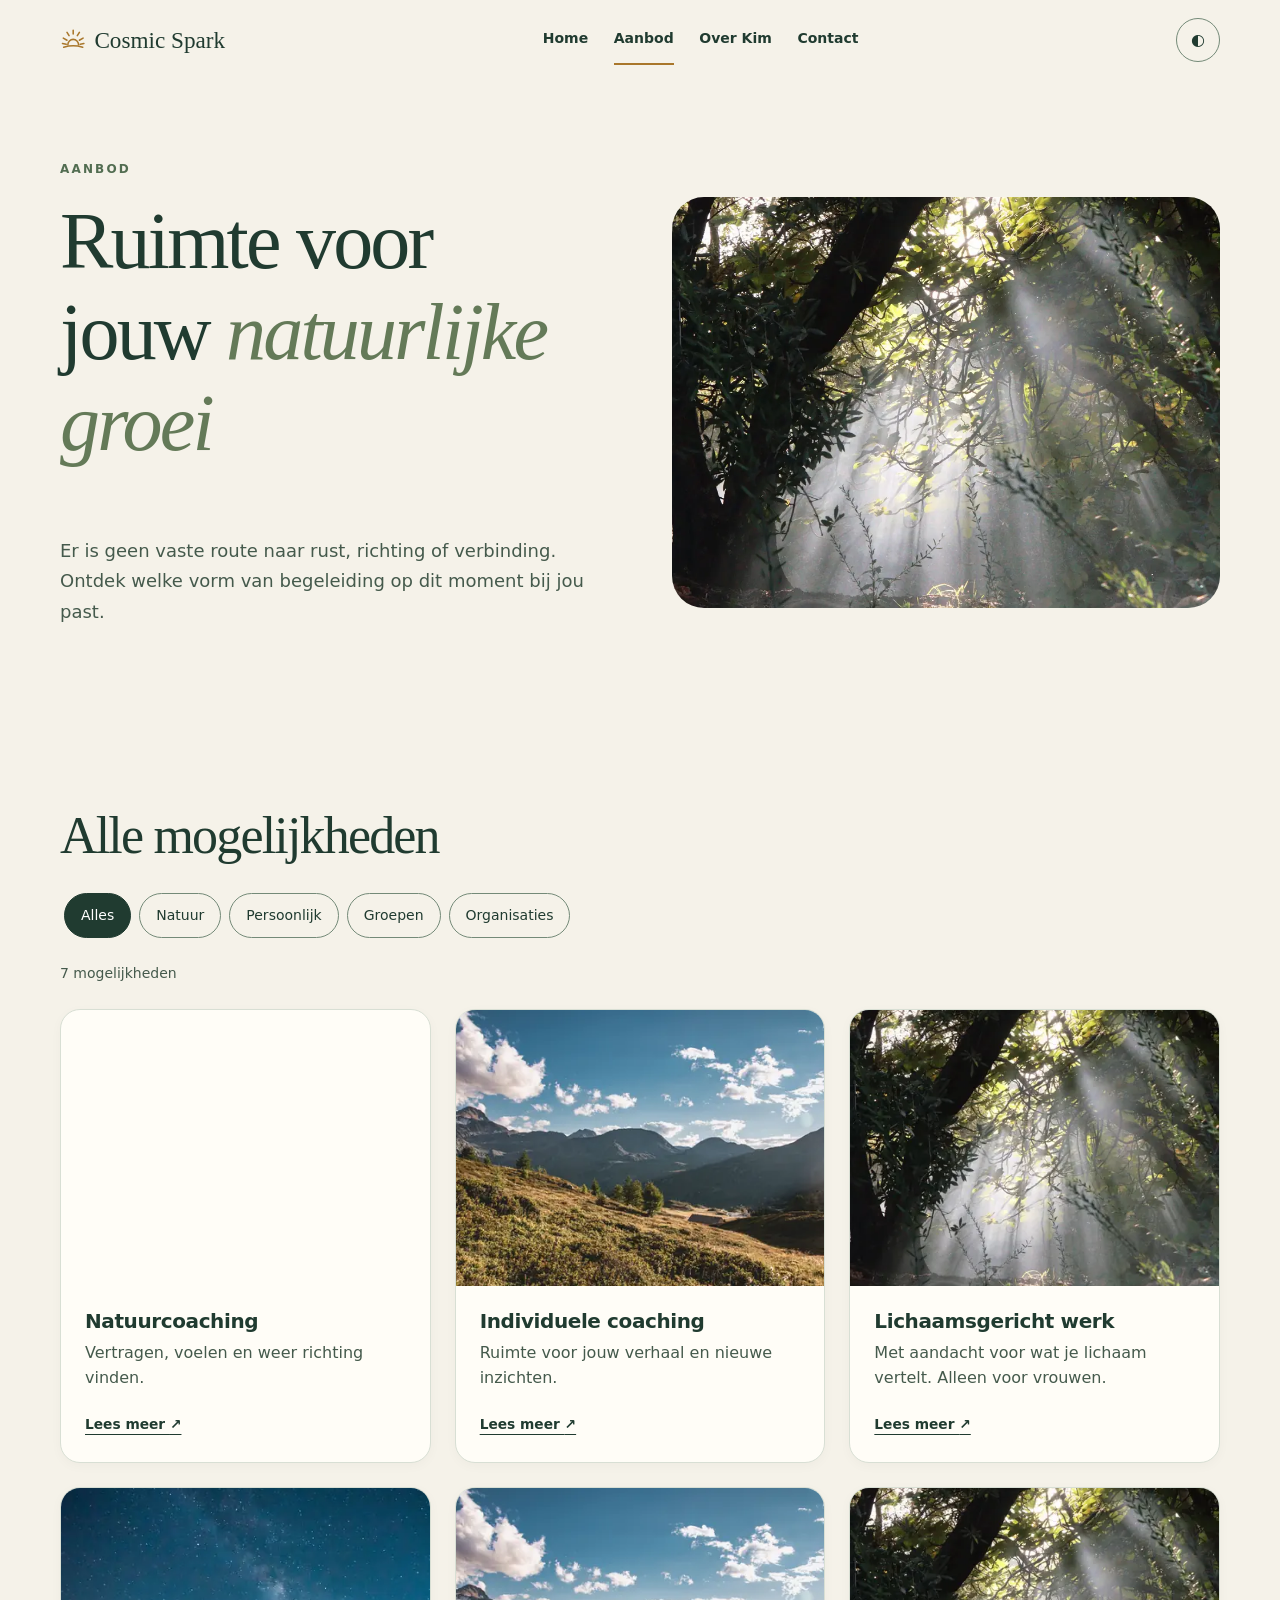
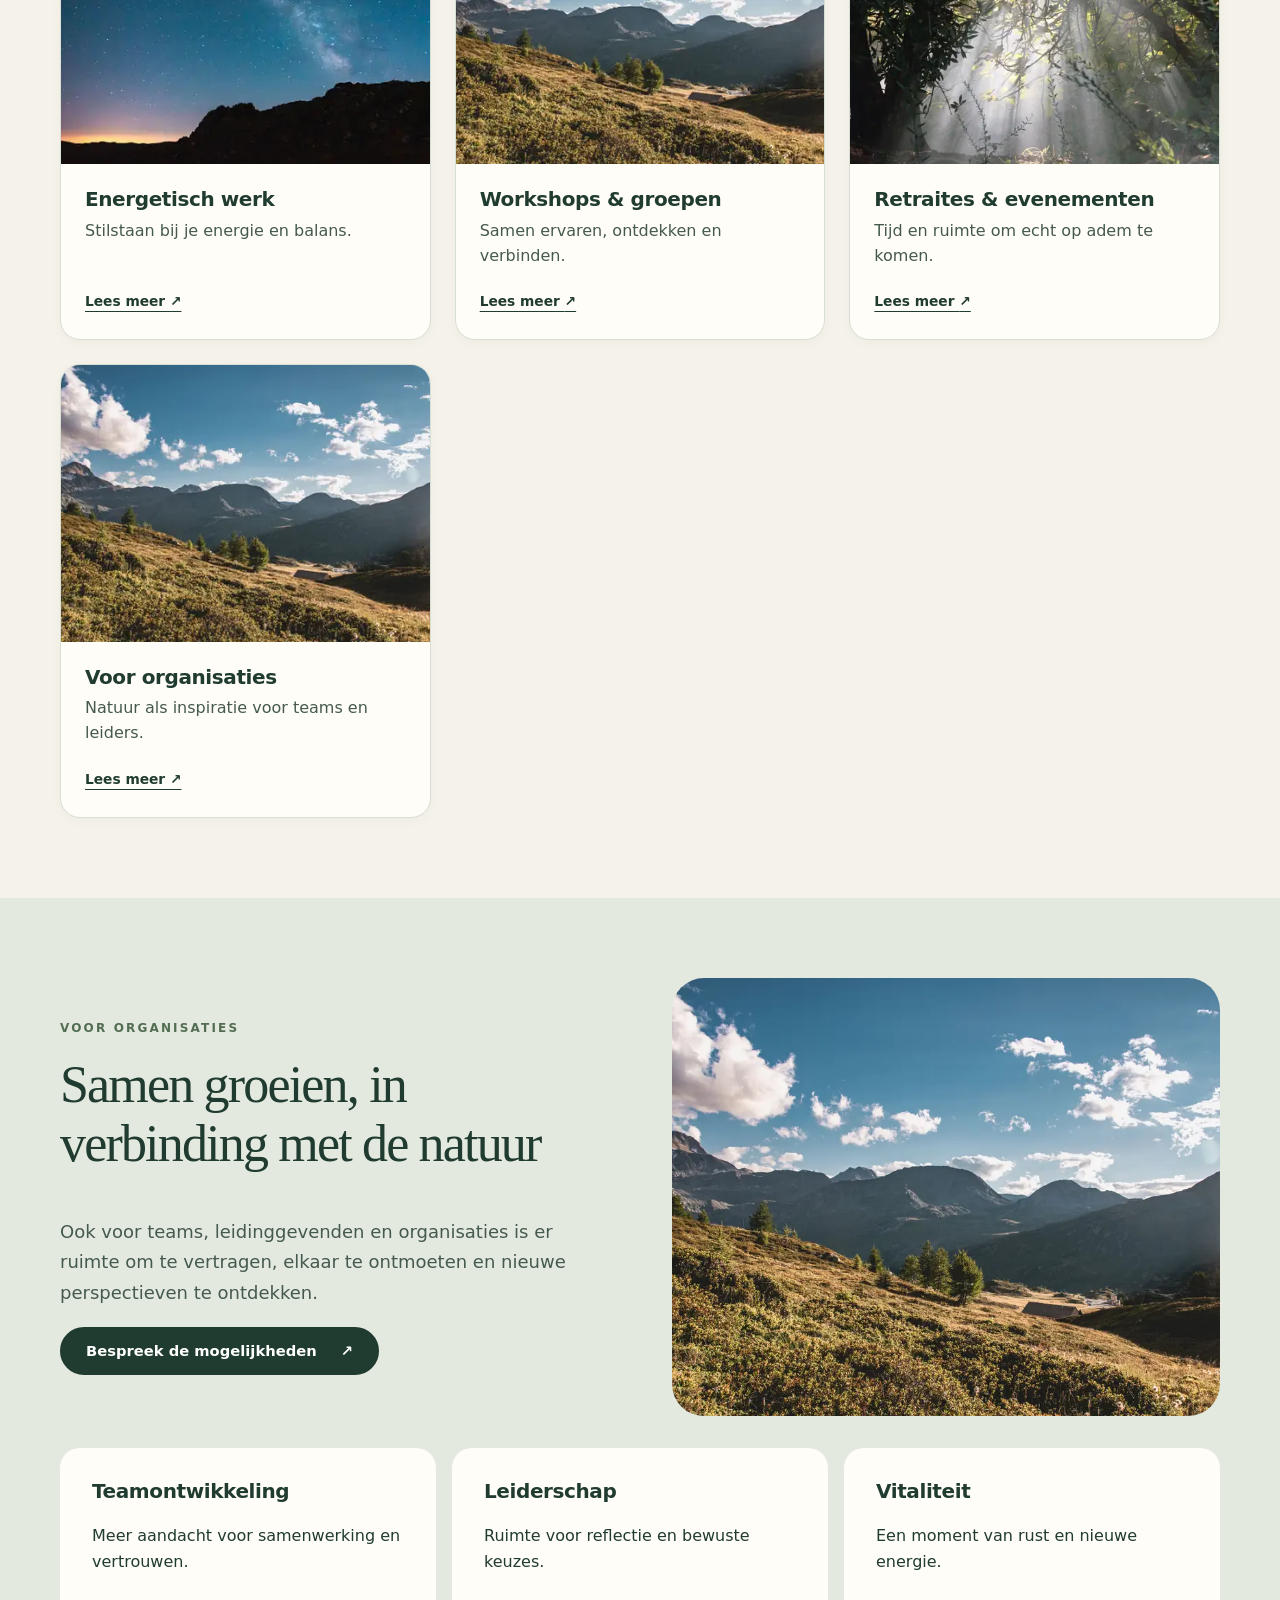
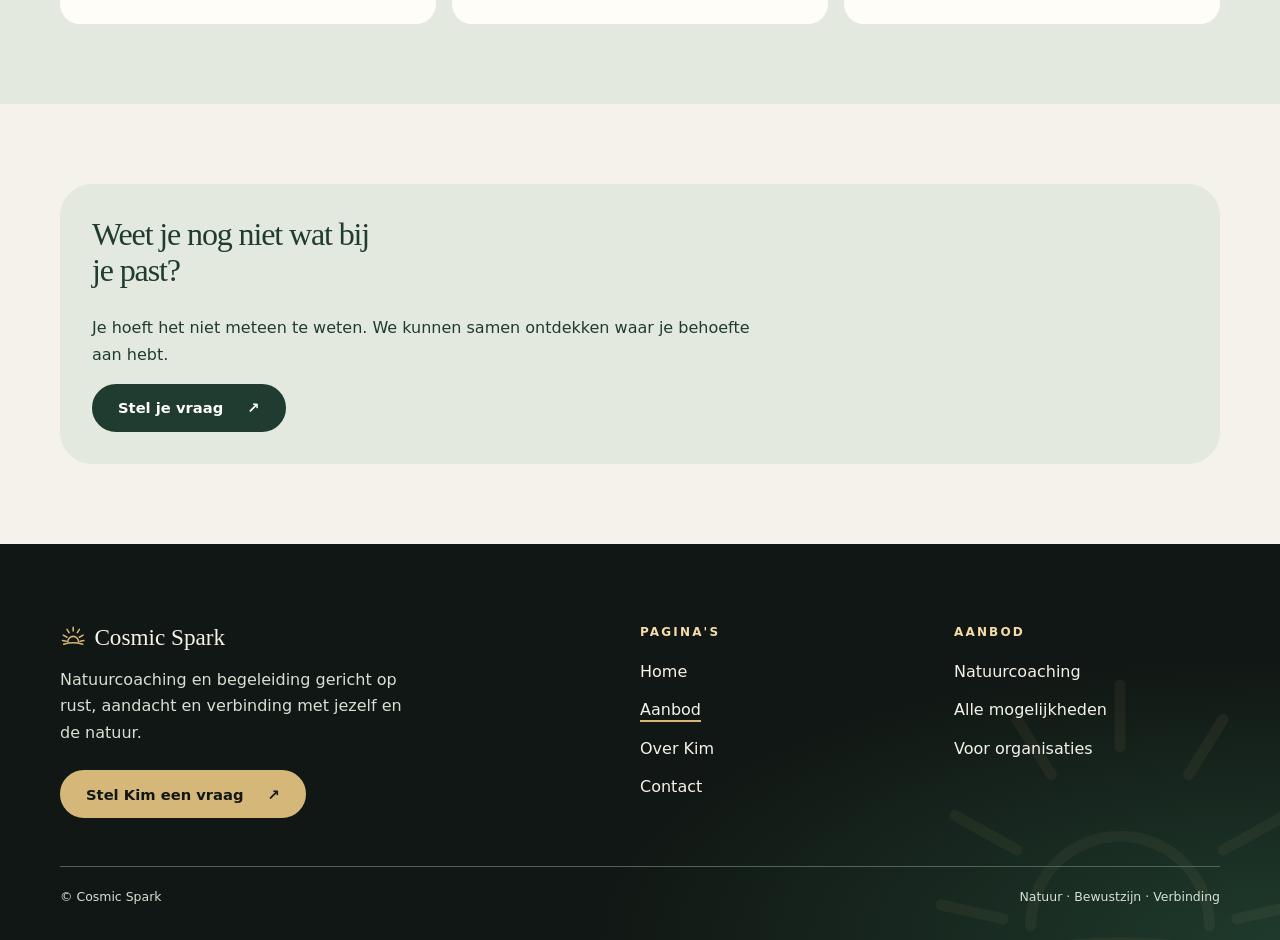
==== commit a5a39588: "Detailpagina's voor alle zeven aanbodonderdelen in map aanbod/ - Nieuwe pagina's in aanbod/ met deze" ====
--- a/aanbod.html
+++ b/aanbod.html
@@ -10,12 +10,15 @@
   </title>
   <link href="favicon.svg?v=2" rel="icon" type="image/svg+xml"/>
   <link href="favicon.ico?v=2" rel="alternate icon" sizes="any"/>
+  <link href="assets/apple-touch-icon.png" rel="apple-touch-icon"/>
+  <link href="manifest.webmanifest" rel="manifest"/>
+  <meta content="#f5f2e9" name="theme-color"/>
   <script>
     /* Gekozen thema toepassen vóór de eerste weergave, zodat het donkere thema niet licht knippert. */
     try { var t = localStorage.getItem('cosmic-theme'); if (t === 'dark' || t === 'light') document.documentElement.dataset.theme = t; } catch (e) {}
   </script>
   <link href="design-tokens.css?v=14" rel="stylesheet"/>
-  <link href="style.css?v=18" rel="stylesheet"/>
+  <link href="style.css?v=20" rel="stylesheet"/>
  </head>
  <body class="page-aanbod">
   <a class="skip" href="#inhoud">
@@ -96,7 +99,7 @@
     </p>
     <div class="service-grid" id="aanbod-kaarten">
      <article class="service-card" data-category="natuur">
-      <a aria-label="Bekijk Natuurcoaching" class="service-image" href="natuurcoaching.html">
+      <a aria-label="Bekijk Natuurcoaching" class="service-image" href="aanbod/natuurcoaching.html">
        <img alt="" loading="lazy" decoding="async" width="960" height="1440" src="assets/boslicht-960.webp" srcset="assets/boslicht-480.webp 480w, assets/boslicht-960.webp 960w, assets/boslicht-1600.webp 1600w" sizes="(min-width: 1100px) 360px, (min-width: 700px) 30vw, (min-width: 421px) 46vw, 100vw"/>
       </a>
       <div class="service-content">
@@ -106,7 +109,7 @@
        <p>
         Vertragen, voelen en weer richting vinden.
        </p>
-       <a class="text-link" href="natuurcoaching.html">
+       <a class="text-link" href="aanbod/natuurcoaching.html">
         Lees meer
         <span aria-hidden="true">
          &nearrow;
@@ -115,7 +118,7 @@
       </div>
      </article>
      <article class="service-card" data-category="persoonlijk">
-      <a aria-label="Informeer naar Individuele coaching" class="service-image" href="contact.html">
+      <a aria-label="Bekijk Individuele coaching" class="service-image" href="aanbod/individuele-coaching.html">
        <img alt="" loading="lazy" decoding="async" width="960" height="640" src="assets/berg-en-ruimte-960.webp" srcset="assets/berg-en-ruimte-480.webp 480w, assets/berg-en-ruimte-960.webp 960w, assets/berg-en-ruimte-1600.webp 1600w" sizes="(min-width: 1100px) 360px, (min-width: 700px) 30vw, (min-width: 421px) 46vw, 100vw"/>
       </a>
       <div class="service-content">
@@ -125,8 +128,8 @@
        <p>
         Ruimte voor jouw verhaal en nieuwe inzichten.
        </p>
-       <a class="text-link" href="contact.html">
-        Informeer naar mogelijkheden
+       <a class="text-link" href="aanbod/individuele-coaching.html">
+        Lees meer
         <span aria-hidden="true">
          &nearrow;
         </span>
@@ -134,7 +137,7 @@
       </div>
      </article>
      <article class="service-card" data-category="persoonlijk">
-      <a aria-label="Informeer naar Lichaamsgericht werk" class="service-image" href="contact.html">
+      <a aria-label="Bekijk Lichaamsgericht werk" class="service-image" href="aanbod/lichaamsgericht-werk.html">
        <img alt="" loading="lazy" decoding="async" width="960" height="1440" src="assets/boslicht-960.webp" srcset="assets/boslicht-480.webp 480w, assets/boslicht-960.webp 960w, assets/boslicht-1600.webp 1600w" sizes="(min-width: 1100px) 360px, (min-width: 700px) 30vw, (min-width: 421px) 46vw, 100vw"/>
       </a>
       <div class="service-content">
@@ -144,8 +147,8 @@
        <p>
         Met aandacht voor wat je lichaam vertelt. Alleen voor vrouwen.
        </p>
-       <a class="text-link" href="contact.html">
-        Informeer naar mogelijkheden
+       <a class="text-link" href="aanbod/lichaamsgericht-werk.html">
+        Lees meer
         <span aria-hidden="true">
          &nearrow;
         </span>
@@ -153,7 +156,7 @@
       </div>
      </article>
      <article class="service-card" data-category="persoonlijk">
-      <a aria-label="Informeer naar Energetisch werk" class="service-image" href="contact.html">
+      <a aria-label="Bekijk Energetisch werk" class="service-image" href="aanbod/energetisch-werk.html">
        <img alt="" loading="lazy" decoding="async" width="960" height="640" src="assets/kosmische-nacht-960.webp" srcset="assets/kosmische-nacht-480.webp 480w, assets/kosmische-nacht-960.webp 960w, assets/kosmische-nacht-1600.webp 1600w" sizes="(min-width: 1100px) 360px, (min-width: 700px) 30vw, (min-width: 421px) 46vw, 100vw"/>
       </a>
       <div class="service-content">
@@ -163,8 +166,8 @@
        <p>
         Stilstaan bij je energie en balans.
        </p>
-       <a class="text-link" href="contact.html">
-        Informeer naar mogelijkheden
+       <a class="text-link" href="aanbod/energetisch-werk.html">
+        Lees meer
         <span aria-hidden="true">
          &nearrow;
         </span>
@@ -172,7 +175,7 @@
       </div>
      </article>
      <article class="service-card" data-category="groepen">
-      <a aria-label="Informeer naar Workshops &amp; groepen" class="service-image" href="contact.html">
+      <a aria-label="Bekijk Workshops &amp; groepen" class="service-image" href="aanbod/workshops-en-groepen.html">
        <img alt="" loading="lazy" decoding="async" width="960" height="640" src="assets/berg-en-ruimte-960.webp" srcset="assets/berg-en-ruimte-480.webp 480w, assets/berg-en-ruimte-960.webp 960w, assets/berg-en-ruimte-1600.webp 1600w" sizes="(min-width: 1100px) 360px, (min-width: 700px) 30vw, (min-width: 421px) 46vw, 100vw"/>
       </a>
       <div class="service-content">
@@ -182,8 +185,8 @@
        <p>
         Samen ervaren, ontdekken en verbinden.
        </p>
-       <a class="text-link" href="contact.html">
-        Informeer naar mogelijkheden
+       <a class="text-link" href="aanbod/workshops-en-groepen.html">
+        Lees meer
         <span aria-hidden="true">
          &nearrow;
         </span>
@@ -191,7 +194,7 @@
       </div>
      </article>
      <article class="service-card" data-category="groepen">
-      <a aria-label="Informeer naar Retraites &amp; evenementen" class="service-image" href="contact.html">
+      <a aria-label="Bekijk Retraites &amp; evenementen" class="service-image" href="aanbod/retraites-en-evenementen.html">
        <img alt="" loading="lazy" decoding="async" width="960" height="1440" src="assets/boslicht-960.webp" srcset="assets/boslicht-480.webp 480w, assets/boslicht-960.webp 960w, assets/boslicht-1600.webp 1600w" sizes="(min-width: 1100px) 360px, (min-width: 700px) 30vw, (min-width: 421px) 46vw, 100vw"/>
       </a>
       <div class="service-content">
@@ -201,8 +204,8 @@
        <p>
         Tijd en ruimte om echt op adem te komen.
        </p>
-       <a class="text-link" href="contact.html">
-        Informeer naar mogelijkheden
+       <a class="text-link" href="aanbod/retraites-en-evenementen.html">
+        Lees meer
         <span aria-hidden="true">
          &nearrow;
         </span>
@@ -210,7 +213,7 @@
       </div>
      </article>
      <article class="service-card" data-category="organisaties">
-      <a aria-label="Bekijk Voor organisaties" class="service-image" href="aanbod.html#voor-organisaties">
+      <a aria-label="Bekijk Voor organisaties" class="service-image" href="aanbod/voor-organisaties.html">
        <img alt="" loading="lazy" decoding="async" width="960" height="640" src="assets/berg-en-ruimte-960.webp" srcset="assets/berg-en-ruimte-480.webp 480w, assets/berg-en-ruimte-960.webp 960w, assets/berg-en-ruimte-1600.webp 1600w" sizes="(min-width: 1100px) 360px, (min-width: 700px) 30vw, (min-width: 421px) 46vw, 100vw"/>
       </a>
       <div class="service-content">
@@ -220,7 +223,7 @@
        <p>
         Natuur als inspiratie voor teams en leiders.
        </p>
-       <a class="text-link" href="aanbod.html#voor-organisaties">
+       <a class="text-link" href="aanbod/voor-organisaties.html">
         Lees meer
         <span aria-hidden="true">
          &nearrow;
@@ -324,9 +327,9 @@
       <nav aria-labelledby="footer-aanbod" class="footer-nav">
         <h2 class="footer-heading" id="footer-aanbod">Aanbod</h2>
         <ul>
-        <li><a href="natuurcoaching.html">Natuurcoaching</a></li>
+        <li><a href="aanbod/natuurcoaching.html">Natuurcoaching</a></li>
         <li><a href="aanbod.html#aanbod-kaarten">Alle mogelijkheden</a></li>
-        <li><a href="aanbod.html#voor-organisaties">Voor organisaties</a></li>
+        <li><a href="aanbod/voor-organisaties.html">Voor organisaties</a></li>
         </ul>
       </nav>
     </div>
@@ -377,7 +380,7 @@
     </span>
    </a>
   </nav>
-  <script defer="" src="script.js?v=12">
+  <script defer="" src="script.js?v=14">
   </script>
  </body>
 </html>
--- a/style.css
+++ b/style.css
@@ -88,7 +88,8 @@
 .compact-cta h2{margin-inline:auto}
 .back-link{display:inline-block;margin-bottom:32px;font-weight:650}
 .detail-image{height:430px}
-.steps>div{display:flex;gap:24px;border-bottom:1px solid var(--color-steps-divider);padding:20px 0}
+.steps{list-style:none;margin:0;padding:0}
+.steps>div,.steps>li{display:flex;gap:24px;border-bottom:1px solid var(--color-steps-divider);padding:20px 0}
 .steps span{color:var(--color-olive);font-family:Georgia,serif;font-size:1.7rem}
 .steps h3{margin-bottom:8px}
 .org-image{height:380px}
@@ -205,13 +206,13 @@
 }
 .mobile-dock a svg { display: block; flex: 0 0 auto; width: 23px; height: 23px; }
 .mobile-dock a span { display: block; max-width: 100%; white-space: nowrap; font-size: clamp(10px, 2.9vw, 12px); }
-.mobile-dock a[aria-current="page"] { background: var(--forest); color: var(--color-white); }
+.mobile-dock a[aria-current] { background: var(--forest); color: var(--color-white); }
 .mobile-dock a:focus-visible { outline: 3px solid var(--brand-spark); outline-offset: -3px; }
 :root[data-theme="dark"] .mobile-dock { background: var(--forest); border-color: var(--color-dark-border-fixed); }
 :root[data-theme="dark"] .mobile-dock a { color: var(--color-cream-ink); }
-:root[data-theme="dark"] .mobile-dock a[aria-current="page"] { background: var(--gold); color: var(--deep); }
+:root[data-theme="dark"] .mobile-dock a[aria-current] { background: var(--gold); color: var(--deep); }
 :root[data-theme="dark"] .mobile-dock a:focus-visible { outline-color: var(--gold); }
-:root[data-theme="dark"] .mobile-dock a[aria-current="page"]:focus-visible { outline-color: var(--deep); }
+:root[data-theme="dark"] .mobile-dock a[aria-current]:focus-visible { outline-color: var(--deep); }
 .about-portrait { overflow: hidden; border-radius: var(--radius-lg); padding: 0; height: 380px; min-height: 0; }
 .about-portrait img { width: 100%; height: 100%; object-fit: cover; object-position: center 38%; }
 .service-content .text-link { margin-top: auto; align-self: flex-start; padding-block: 2px; } /* min. 24px tikdoel (WCAG 2.5.8) */
@@ -224,7 +225,7 @@
   .mobile-dock { display: none; }
   .desktop-nav { display: flex; align-items: center; gap: clamp(12px, 2vw, 28px); }
   .desktop-nav a { text-decoration: none; font-size: .875rem; font-weight: 600; padding: 12px 0; border-bottom: 2px solid transparent; }
-  .desktop-nav a[aria-current="page"], .desktop-nav a:hover { border-color: var(--brand-spark); }
+  .desktop-nav a[aria-current], .desktop-nav a:hover { border-color: var(--brand-spark); }
 }
 
 @supports (aspect-ratio: 1 / 1) {
@@ -257,3 +258,30 @@
 
 /* Zon-icoon (zelfde vorm als favicon.svg); volgt de tekstkleur via currentColor */
 .sun-icon{display:block;width:1em;height:1em;flex:none}
+
+/* Detailpagina's in /aanbod: intro met paneel, veelgestelde vragen (details/summary) en acties.
+ * aria-current="true" op Aanbod in de navigatie toont dat je in dat onderdeel bent. */
+.detail-note{display:inline-block;margin-bottom:24px;padding:8px 16px;border-radius:var(--radius-sm);background:var(--sage);font-weight:650}
+.detail-actions{display:flex;flex-wrap:wrap;align-items:center;gap:16px 24px}
+.detail-actions .text-link{padding-block:12px}
+.detail-intro{align-items:start}
+.detail-intro p:not(.eyebrow){color:var(--muted)}
+.detail-panel{background:var(--surface);border:1px solid var(--color-card-border);border-radius:var(--radius-lg);padding:32px 24px}
+.detail-panel h3{margin-bottom:16px}
+.check-list{list-style:none;margin:0;padding:0;display:grid;gap:12px}
+.check-list li{display:flex;gap:12px}
+.check-list li::before{content:"";flex:none;width:8px;height:8px;margin-top:.65em;border-radius:50%;background:var(--brand-spark)}
+.faq{display:grid;gap:24px}
+.faq-list{border-top:1px solid var(--border)}
+.faq-list details{border-bottom:1px solid var(--border)}
+.faq-list summary{display:flex;justify-content:space-between;align-items:center;gap:16px;min-height:48px;padding:16px 0;font-weight:700;cursor:pointer;list-style:none}
+.faq-list summary::-webkit-details-marker{display:none}
+.faq-list summary::after{content:"+";flex:none;font:400 1.6rem/1 var(--font-heading);color:var(--brand-spark)}
+.faq-list details[open] summary::after{content:"\2212"}
+.faq-list summary:focus-visible{outline:3px solid var(--focus-ring);outline-offset:4px}
+.faq-list details p{margin:0 0 20px;color:var(--muted)}
+.compact-cta p{margin-inline:auto;color:var(--muted)}
+:root[data-theme=dark] .detail-panel{border-color:var(--border)}
+:root[data-theme=dark] .check-list li::before{background:var(--gold)}
+:root[data-theme=dark] .faq-list summary::after{color:var(--gold)}
+@media (min-width:700px){.detail-panel{padding:40px}.faq{grid-template-columns:minmax(0,2fr) minmax(0,3fr);gap:64px;align-items:start}}
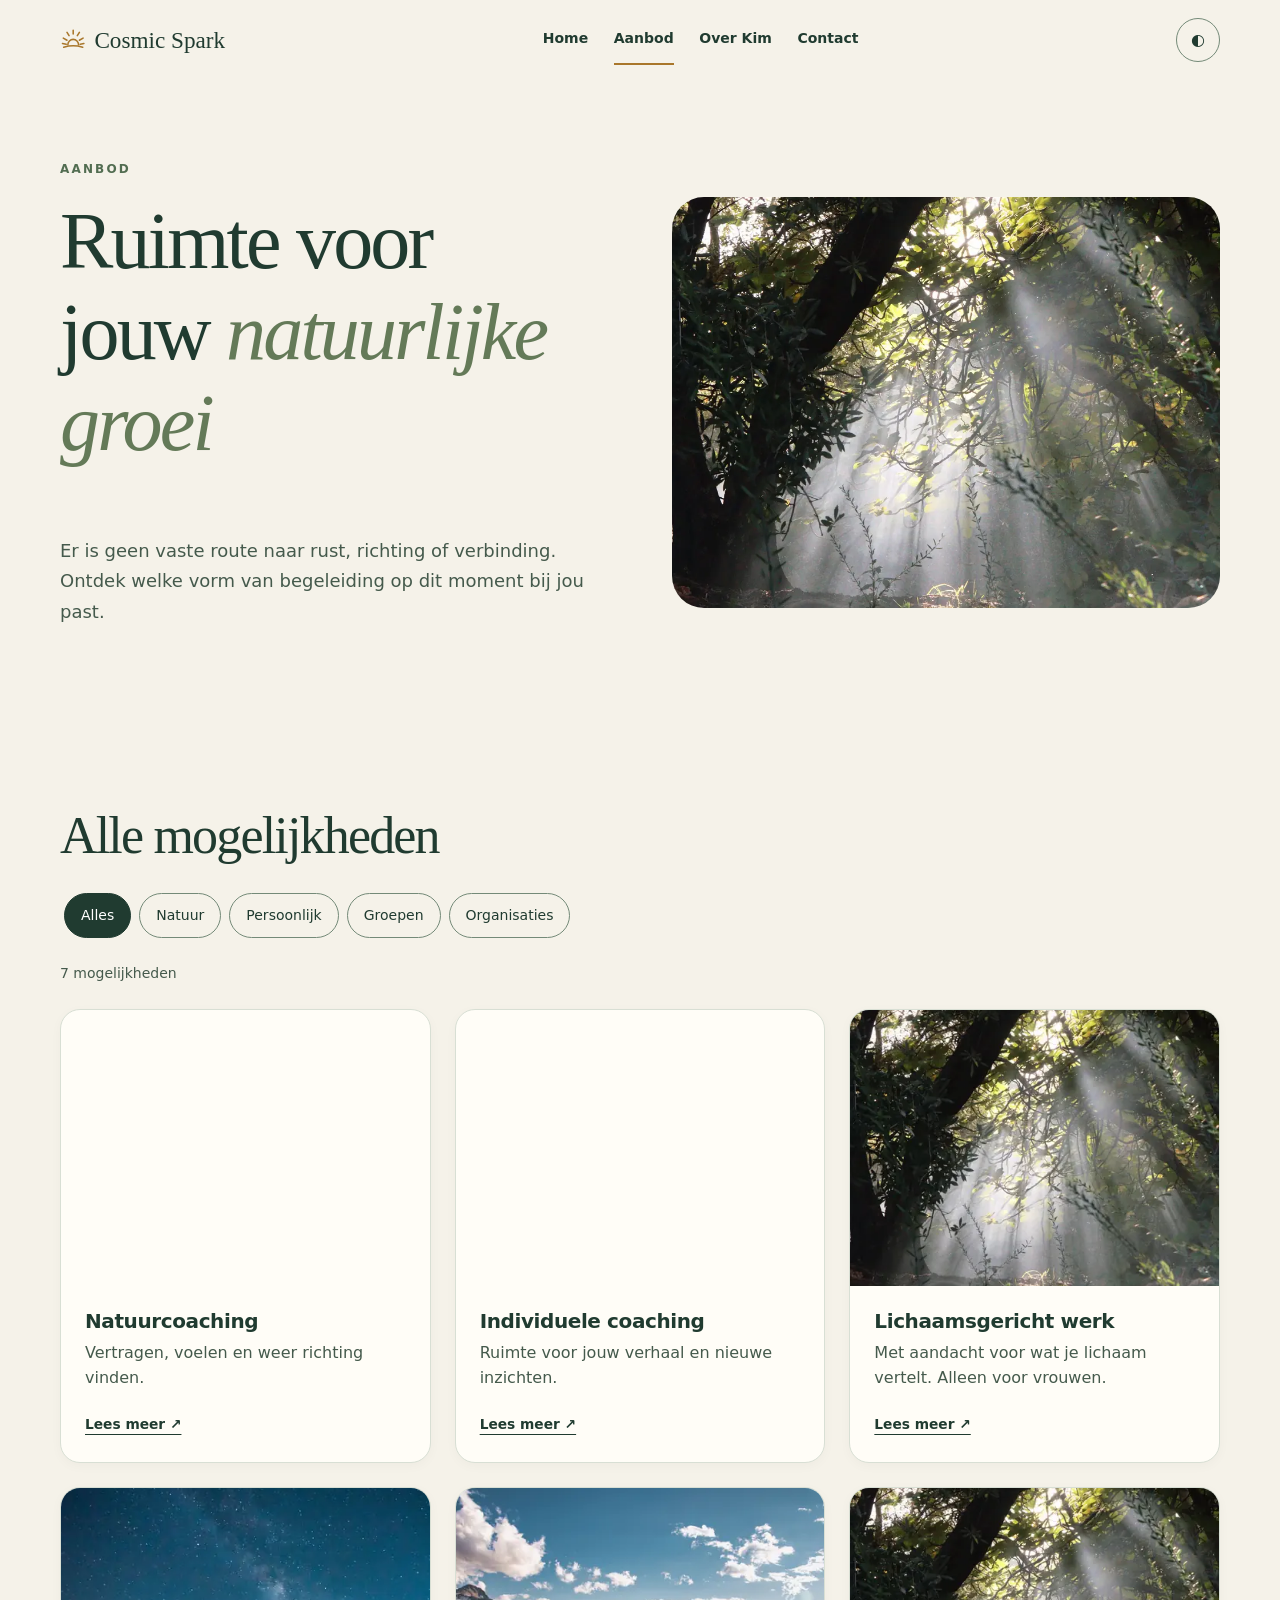
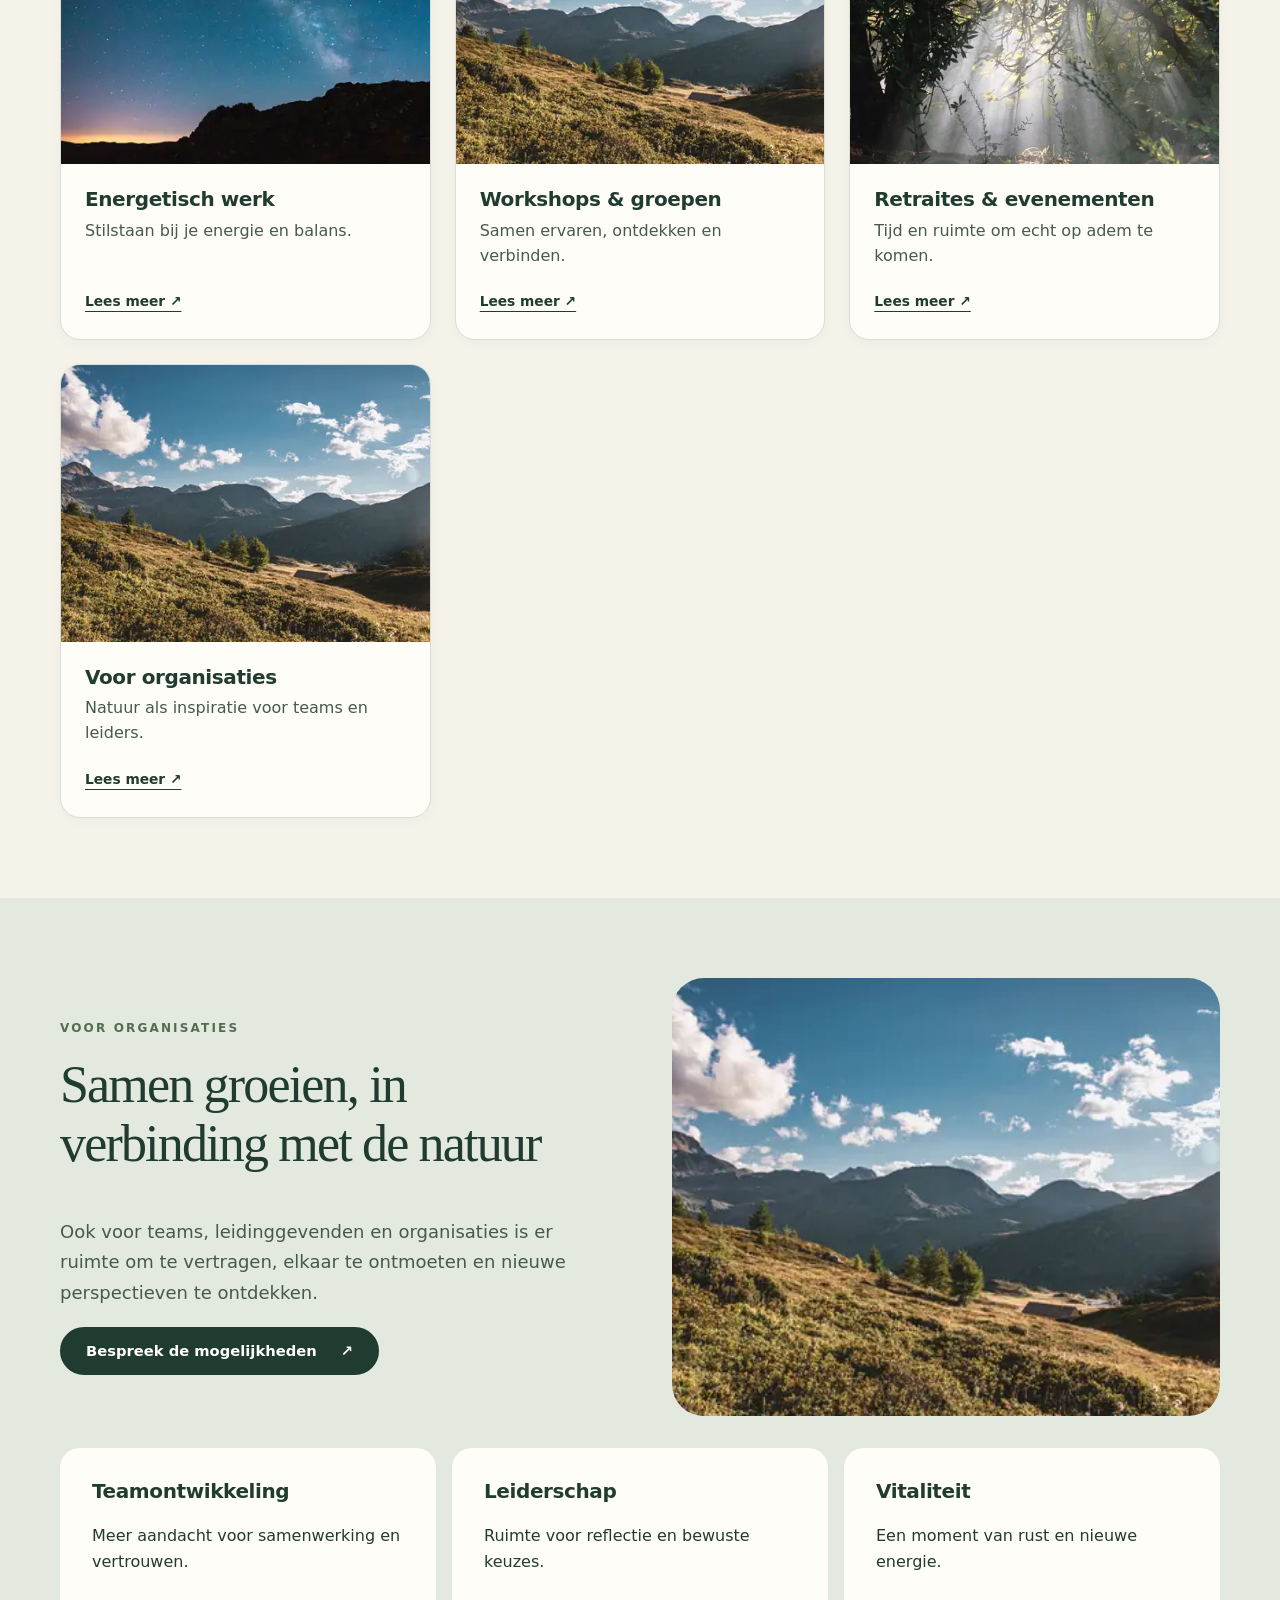
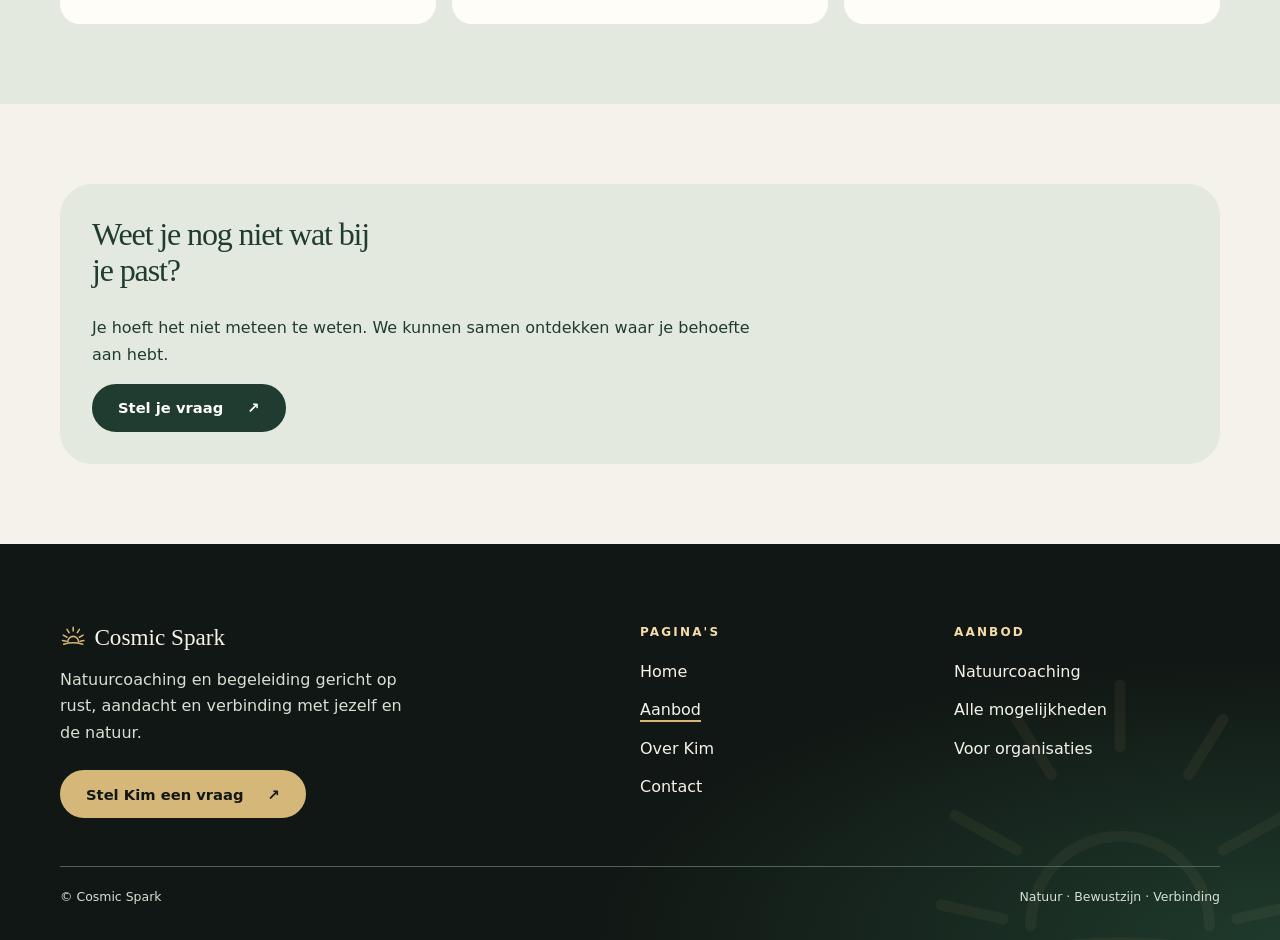
==== commit d1d94813: "Aanbodnaam als h1 op detailpagina's en hele aanbodkaart klikbaar - Detailpagina's: de naam van het a" ====
--- a/aanbod.html
+++ b/aanbod.html
@@ -18,7 +18,7 @@
     try { var t = localStorage.getItem('cosmic-theme'); if (t === 'dark' || t === 'light') document.documentElement.dataset.theme = t; } catch (e) {}
   </script>
   <link href="design-tokens.css?v=14" rel="stylesheet"/>
-  <link href="style.css?v=20" rel="stylesheet"/>
+  <link href="style.css?v=21" rel="stylesheet"/>
  </head>
  <body class="page-aanbod">
   <a class="skip" href="#inhoud">
@@ -99,136 +99,87 @@
     </p>
     <div class="service-grid" id="aanbod-kaarten">
      <article class="service-card" data-category="natuur">
-      <a aria-label="Bekijk Natuurcoaching" class="service-image" href="aanbod/natuurcoaching.html">
+      <div class="service-image">
        <img alt="" loading="lazy" decoding="async" width="960" height="1440" src="assets/boslicht-960.webp" srcset="assets/boslicht-480.webp 480w, assets/boslicht-960.webp 960w, assets/boslicht-1600.webp 1600w" sizes="(min-width: 1100px) 360px, (min-width: 700px) 30vw, (min-width: 421px) 46vw, 100vw"/>
-      </a>
-      <div class="service-content">
-       <h3>
-        Natuurcoaching
-       </h3>
+      </div>
+      <div class="service-content">
+       <h3><a class="card-link" href="aanbod/natuurcoaching.html">Natuurcoaching</a></h3>
        <p>
         Vertragen, voelen en weer richting vinden.
        </p>
-       <a class="text-link" href="aanbod/natuurcoaching.html">
-        Lees meer
-        <span aria-hidden="true">
-         &nearrow;
-        </span>
-       </a>
+       <span aria-hidden="true" class="text-link">Lees meer &nearrow;</span>
       </div>
      </article>
      <article class="service-card" data-category="persoonlijk">
-      <a aria-label="Bekijk Individuele coaching" class="service-image" href="aanbod/individuele-coaching.html">
+      <div class="service-image">
        <img alt="" loading="lazy" decoding="async" width="960" height="640" src="assets/berg-en-ruimte-960.webp" srcset="assets/berg-en-ruimte-480.webp 480w, assets/berg-en-ruimte-960.webp 960w, assets/berg-en-ruimte-1600.webp 1600w" sizes="(min-width: 1100px) 360px, (min-width: 700px) 30vw, (min-width: 421px) 46vw, 100vw"/>
-      </a>
-      <div class="service-content">
-       <h3>
-        Individuele coaching
-       </h3>
+      </div>
+      <div class="service-content">
+       <h3><a class="card-link" href="aanbod/individuele-coaching.html">Individuele coaching</a></h3>
        <p>
         Ruimte voor jouw verhaal en nieuwe inzichten.
        </p>
-       <a class="text-link" href="aanbod/individuele-coaching.html">
-        Lees meer
-        <span aria-hidden="true">
-         &nearrow;
-        </span>
-       </a>
+       <span aria-hidden="true" class="text-link">Lees meer &nearrow;</span>
       </div>
      </article>
      <article class="service-card" data-category="persoonlijk">
-      <a aria-label="Bekijk Lichaamsgericht werk" class="service-image" href="aanbod/lichaamsgericht-werk.html">
+      <div class="service-image">
        <img alt="" loading="lazy" decoding="async" width="960" height="1440" src="assets/boslicht-960.webp" srcset="assets/boslicht-480.webp 480w, assets/boslicht-960.webp 960w, assets/boslicht-1600.webp 1600w" sizes="(min-width: 1100px) 360px, (min-width: 700px) 30vw, (min-width: 421px) 46vw, 100vw"/>
-      </a>
-      <div class="service-content">
-       <h3>
-        Lichaamsgericht werk
-       </h3>
+      </div>
+      <div class="service-content">
+       <h3><a class="card-link" href="aanbod/lichaamsgericht-werk.html">Lichaamsgericht werk</a></h3>
        <p>
         Met aandacht voor wat je lichaam vertelt. Alleen voor vrouwen.
        </p>
-       <a class="text-link" href="aanbod/lichaamsgericht-werk.html">
-        Lees meer
-        <span aria-hidden="true">
-         &nearrow;
-        </span>
-       </a>
+       <span aria-hidden="true" class="text-link">Lees meer &nearrow;</span>
       </div>
      </article>
      <article class="service-card" data-category="persoonlijk">
-      <a aria-label="Bekijk Energetisch werk" class="service-image" href="aanbod/energetisch-werk.html">
+      <div class="service-image">
        <img alt="" loading="lazy" decoding="async" width="960" height="640" src="assets/kosmische-nacht-960.webp" srcset="assets/kosmische-nacht-480.webp 480w, assets/kosmische-nacht-960.webp 960w, assets/kosmische-nacht-1600.webp 1600w" sizes="(min-width: 1100px) 360px, (min-width: 700px) 30vw, (min-width: 421px) 46vw, 100vw"/>
-      </a>
-      <div class="service-content">
-       <h3>
-        Energetisch werk
-       </h3>
+      </div>
+      <div class="service-content">
+       <h3><a class="card-link" href="aanbod/energetisch-werk.html">Energetisch werk</a></h3>
        <p>
         Stilstaan bij je energie en balans.
        </p>
-       <a class="text-link" href="aanbod/energetisch-werk.html">
-        Lees meer
-        <span aria-hidden="true">
-         &nearrow;
-        </span>
-       </a>
+       <span aria-hidden="true" class="text-link">Lees meer &nearrow;</span>
       </div>
      </article>
      <article class="service-card" data-category="groepen">
-      <a aria-label="Bekijk Workshops &amp; groepen" class="service-image" href="aanbod/workshops-en-groepen.html">
+      <div class="service-image">
        <img alt="" loading="lazy" decoding="async" width="960" height="640" src="assets/berg-en-ruimte-960.webp" srcset="assets/berg-en-ruimte-480.webp 480w, assets/berg-en-ruimte-960.webp 960w, assets/berg-en-ruimte-1600.webp 1600w" sizes="(min-width: 1100px) 360px, (min-width: 700px) 30vw, (min-width: 421px) 46vw, 100vw"/>
-      </a>
-      <div class="service-content">
-       <h3>
-        Workshops &amp; groepen
-       </h3>
+      </div>
+      <div class="service-content">
+       <h3><a class="card-link" href="aanbod/workshops-en-groepen.html">Workshops &amp; groepen</a></h3>
        <p>
         Samen ervaren, ontdekken en verbinden.
        </p>
-       <a class="text-link" href="aanbod/workshops-en-groepen.html">
-        Lees meer
-        <span aria-hidden="true">
-         &nearrow;
-        </span>
-       </a>
+       <span aria-hidden="true" class="text-link">Lees meer &nearrow;</span>
       </div>
      </article>
      <article class="service-card" data-category="groepen">
-      <a aria-label="Bekijk Retraites &amp; evenementen" class="service-image" href="aanbod/retraites-en-evenementen.html">
+      <div class="service-image">
        <img alt="" loading="lazy" decoding="async" width="960" height="1440" src="assets/boslicht-960.webp" srcset="assets/boslicht-480.webp 480w, assets/boslicht-960.webp 960w, assets/boslicht-1600.webp 1600w" sizes="(min-width: 1100px) 360px, (min-width: 700px) 30vw, (min-width: 421px) 46vw, 100vw"/>
-      </a>
-      <div class="service-content">
-       <h3>
-        Retraites &amp; evenementen
-       </h3>
+      </div>
+      <div class="service-content">
+       <h3><a class="card-link" href="aanbod/retraites-en-evenementen.html">Retraites &amp; evenementen</a></h3>
        <p>
         Tijd en ruimte om echt op adem te komen.
        </p>
-       <a class="text-link" href="aanbod/retraites-en-evenementen.html">
-        Lees meer
-        <span aria-hidden="true">
-         &nearrow;
-        </span>
-       </a>
+       <span aria-hidden="true" class="text-link">Lees meer &nearrow;</span>
       </div>
      </article>
      <article class="service-card" data-category="organisaties">
-      <a aria-label="Bekijk Voor organisaties" class="service-image" href="aanbod/voor-organisaties.html">
+      <div class="service-image">
        <img alt="" loading="lazy" decoding="async" width="960" height="640" src="assets/berg-en-ruimte-960.webp" srcset="assets/berg-en-ruimte-480.webp 480w, assets/berg-en-ruimte-960.webp 960w, assets/berg-en-ruimte-1600.webp 1600w" sizes="(min-width: 1100px) 360px, (min-width: 700px) 30vw, (min-width: 421px) 46vw, 100vw"/>
-      </a>
-      <div class="service-content">
-       <h3>
-        Voor organisaties
-       </h3>
+      </div>
+      <div class="service-content">
+       <h3><a class="card-link" href="aanbod/voor-organisaties.html">Voor organisaties</a></h3>
        <p>
         Natuur als inspiratie voor teams en leiders.
        </p>
-       <a class="text-link" href="aanbod/voor-organisaties.html">
-        Lees meer
-        <span aria-hidden="true">
-         &nearrow;
-        </span>
-       </a>
+       <span aria-hidden="true" class="text-link">Lees meer &nearrow;</span>
       </div>
      </article>
     </div>
--- a/style.css
+++ b/style.css
@@ -54,7 +54,7 @@
 .service-card{display:flex;flex-direction:column;min-width:0;background:var(--surface);border:1px solid var(--color-card-border);border-radius:var(--radius);overflow:hidden;box-shadow:0 3px 12px var(--color-card-shadow)}
 .service-image{display:block;height:150px;overflow:hidden}
 .service-image img{transition:transform .3s}
-.service-image:hover img{transform:scale(1.045)}
+.service-card:hover .service-image img{transform:scale(1.045)}
 .service-content{display:flex;flex:1;flex-direction:column;gap:8px;padding:16px}
 .service-content h3{font-size:1.08rem;margin:0}
 .service-content p{font-size:.88rem;line-height:1.55;color:var(--muted);margin:0 0 12px}
@@ -285,3 +285,17 @@
 :root[data-theme=dark] .check-list li::before{background:var(--gold)}
 :root[data-theme=dark] .faq-list summary::after{color:var(--gold)}
 @media (min-width:700px){.detail-panel{padding:40px}.faq{grid-template-columns:minmax(0,2fr) minmax(0,3fr);gap:64px;align-items:start}}
+
+/* Hele aanbodkaart klikbaar: de titel is de enige link en strekt zich via ::after over de kaart uit.
+ * Eén tabstop per kaart met de titel als toegankelijke naam; "Lees meer" is alleen een visuele hint. */
+.service-card{position:relative}
+.card-link{color:inherit;text-decoration:none}
+.card-link::after{content:"";position:absolute;inset:0;z-index:1;border-radius:inherit}
+.card-link:focus-visible{outline:none}
+.service-card:has(.card-link:focus-visible){outline:3px solid var(--focus-ring);outline-offset:4px}
+.service-content span.text-link{text-decoration:underline;text-decoration-thickness:1px}
+.service-card:hover span.text-link{text-decoration-thickness:2px}
+@supports not selector(:has(*)){.card-link:focus-visible{outline:3px solid var(--focus-ring);outline-offset:4px}}
+
+/* Detailpagina: de naam van het aanbod is de h1, de slogan staat eronder */
+.detail-tagline{font-family:var(--font-heading);font-size:clamp(1.5rem,3.6vw,2.25rem);line-height:1.2;letter-spacing:-.02em;max-width:20ch;margin-bottom:24px}
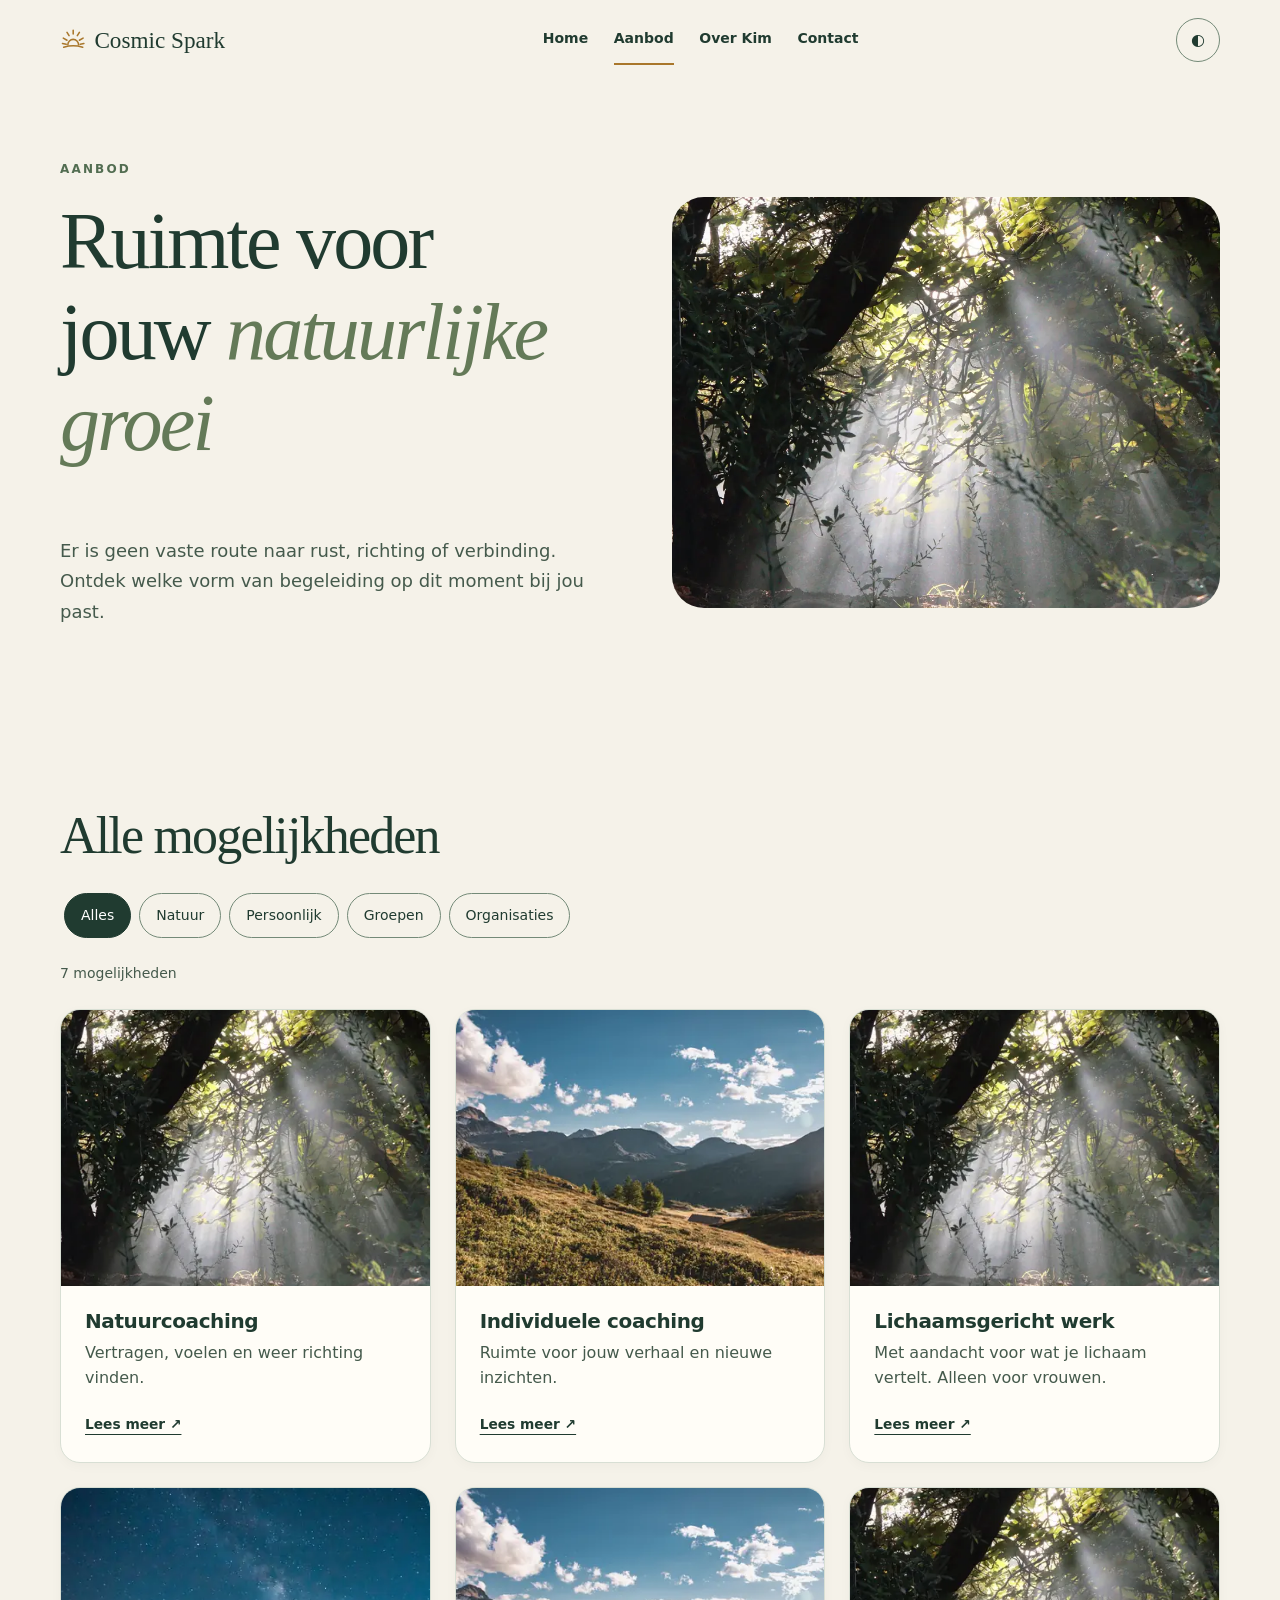
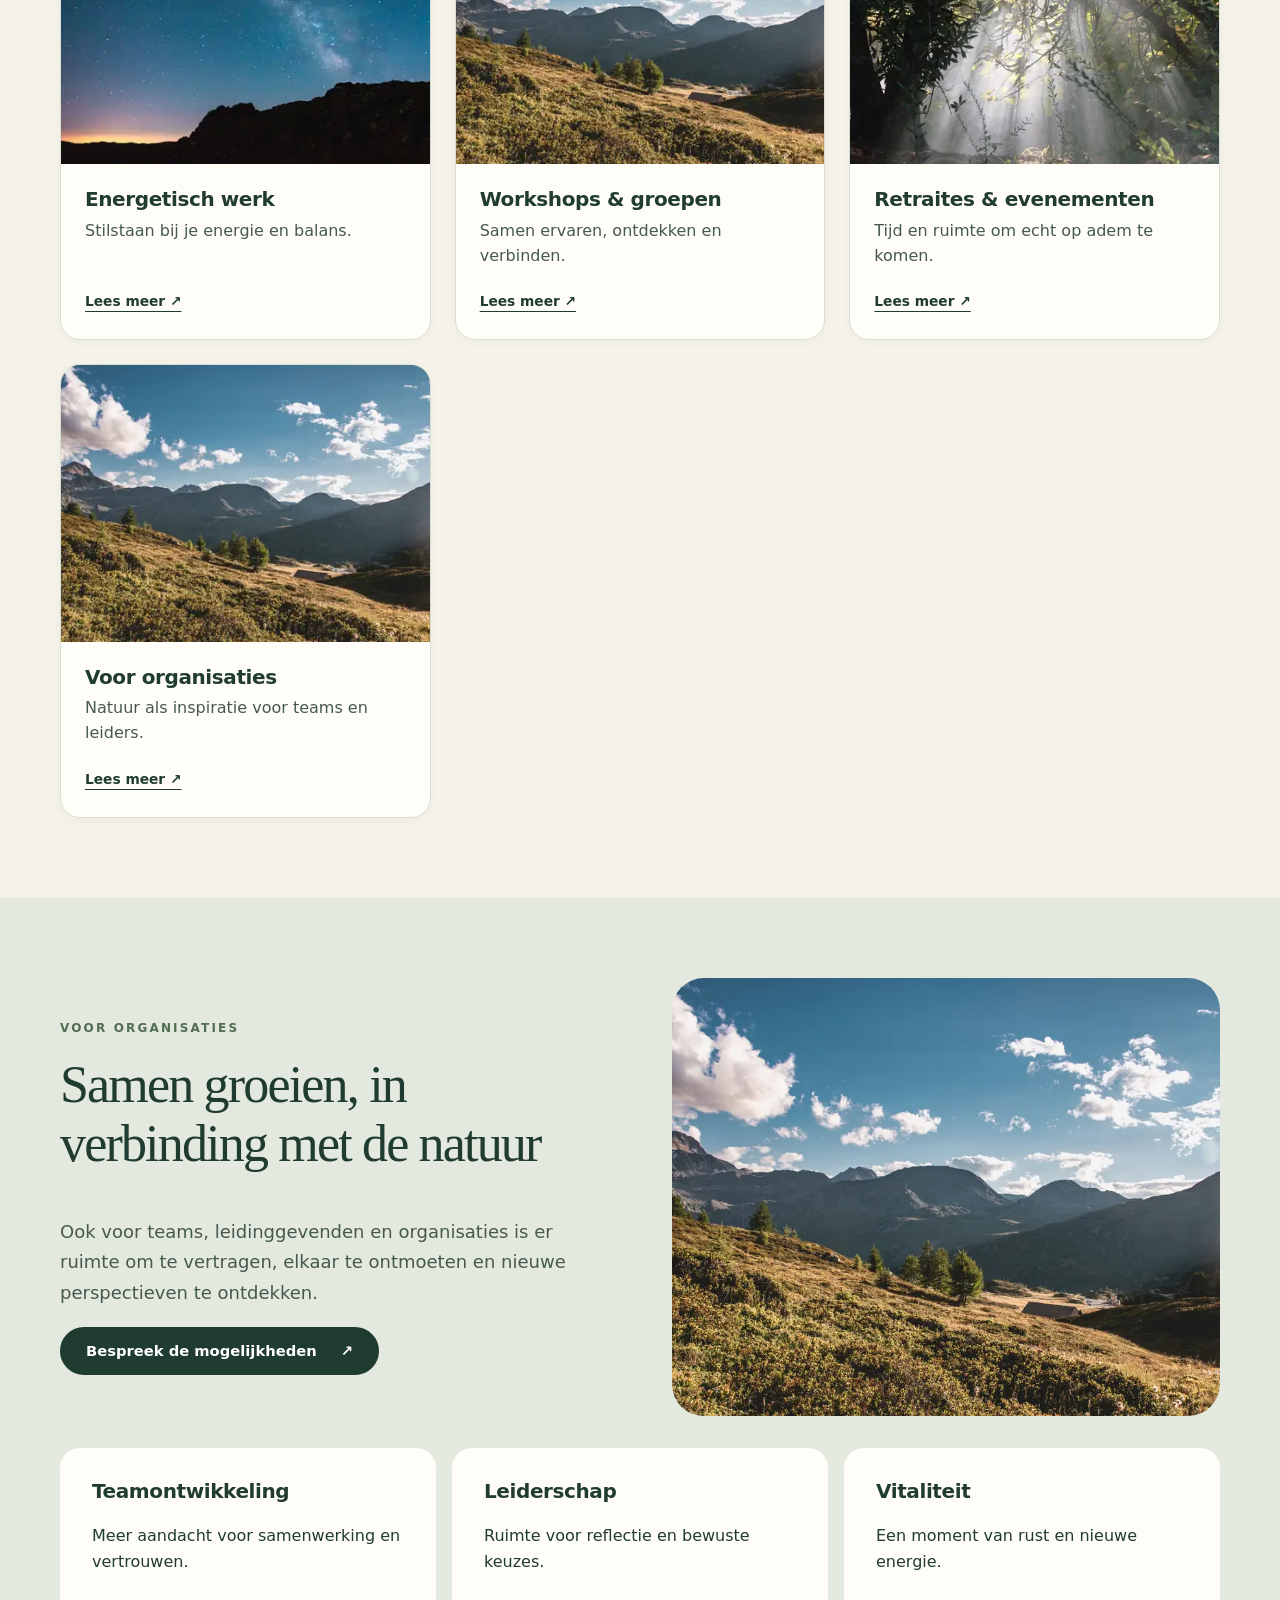
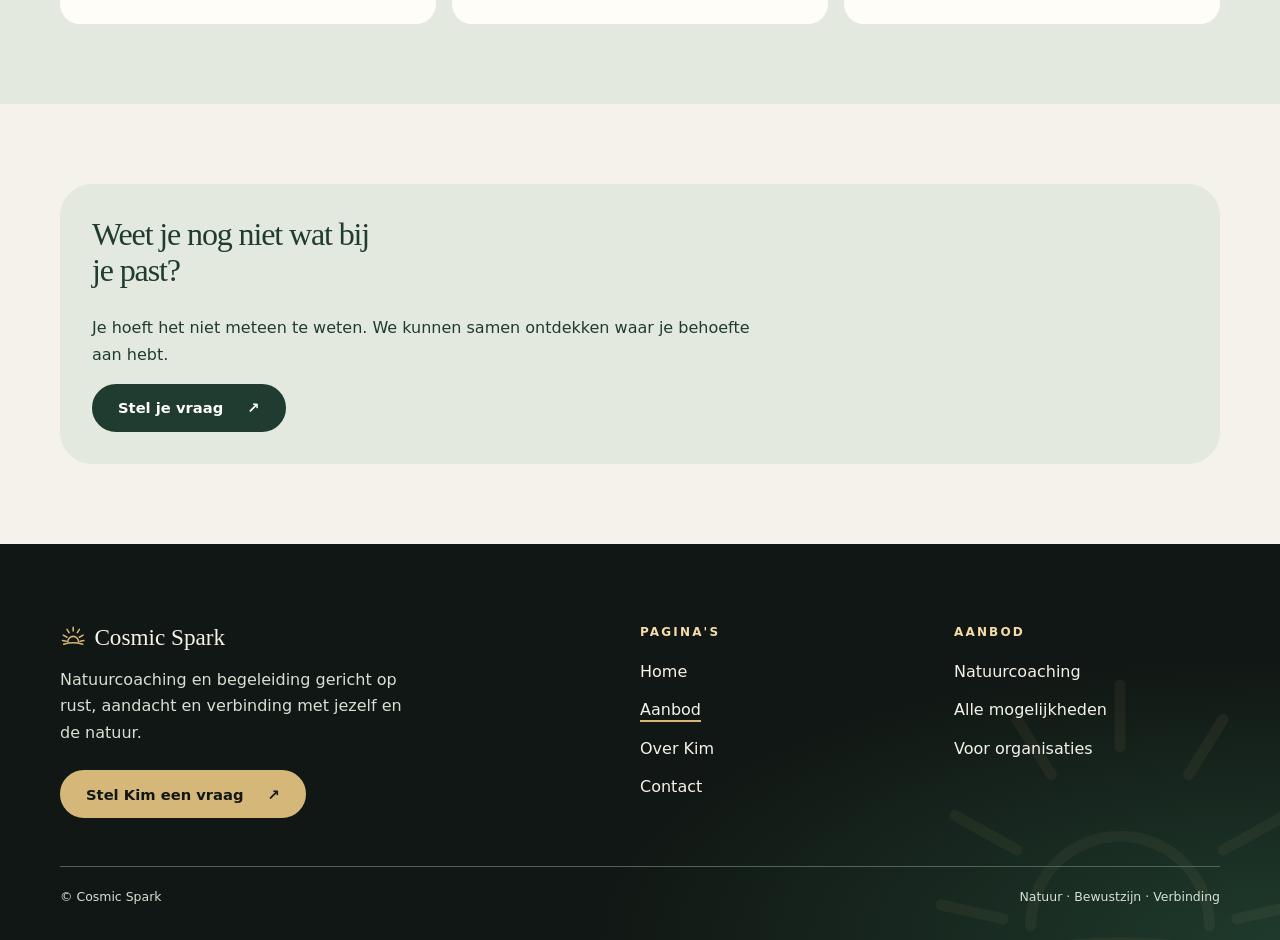
==== commit de1324b2: "Passende, rustige lijniconen op Over Kim en Contact - Over Kim, "Wat je kunt verwachten": zon-logo, " ====
--- a/aanbod.html
+++ b/aanbod.html
@@ -18,7 +18,7 @@
     try { var t = localStorage.getItem('cosmic-theme'); if (t === 'dark' || t === 'light') document.documentElement.dataset.theme = t; } catch (e) {}
   </script>
   <link href="design-tokens.css?v=14" rel="stylesheet"/>
-  <link href="style.css?v=21" rel="stylesheet"/>
+  <link href="style.css?v=22" rel="stylesheet"/>
  </head>
  <body class="page-aanbod">
   <a class="skip" href="#inhoud">
--- a/style.css
+++ b/style.css
@@ -83,7 +83,7 @@
 .value-list h3{margin-bottom:8px}
 .value-list p{margin:0}
 .value-icon{flex:none;width:1.2em;text-align:center;line-height:1.2;font-size:1.75rem;color:var(--color-olive)}
-.value-icon .sun-icon{margin-inline:auto}
+.value-icon svg{margin-inline:auto}
 .compact-cta{text-align:center}
 .compact-cta h2{margin-inline:auto}
 .back-link{display:inline-block;margin-bottom:32px;font-weight:650}
@@ -259,6 +259,9 @@
 /* Zon-icoon (zelfde vorm als favicon.svg); volgt de tekstkleur via currentColor */
 .sun-icon{display:block;width:1em;height:1em;flex:none}
 
+/* Lijniconen (24×24, lijndikte 1,6, ronde uiteinden): rustig en in dezelfde stijl als de iconen in de mobiele navigatie */
+.line-icon{display:block;width:1em;height:1em;flex:none}
+
 /* Detailpagina's in /aanbod: intro met paneel, veelgestelde vragen (details/summary) en acties.
  * aria-current="true" op Aanbod in de navigatie toont dat je in dat onderdeel bent. */
 .detail-note{display:inline-block;margin-bottom:24px;padding:8px 16px;border-radius:var(--radius-sm);background:var(--sage);font-weight:650}
